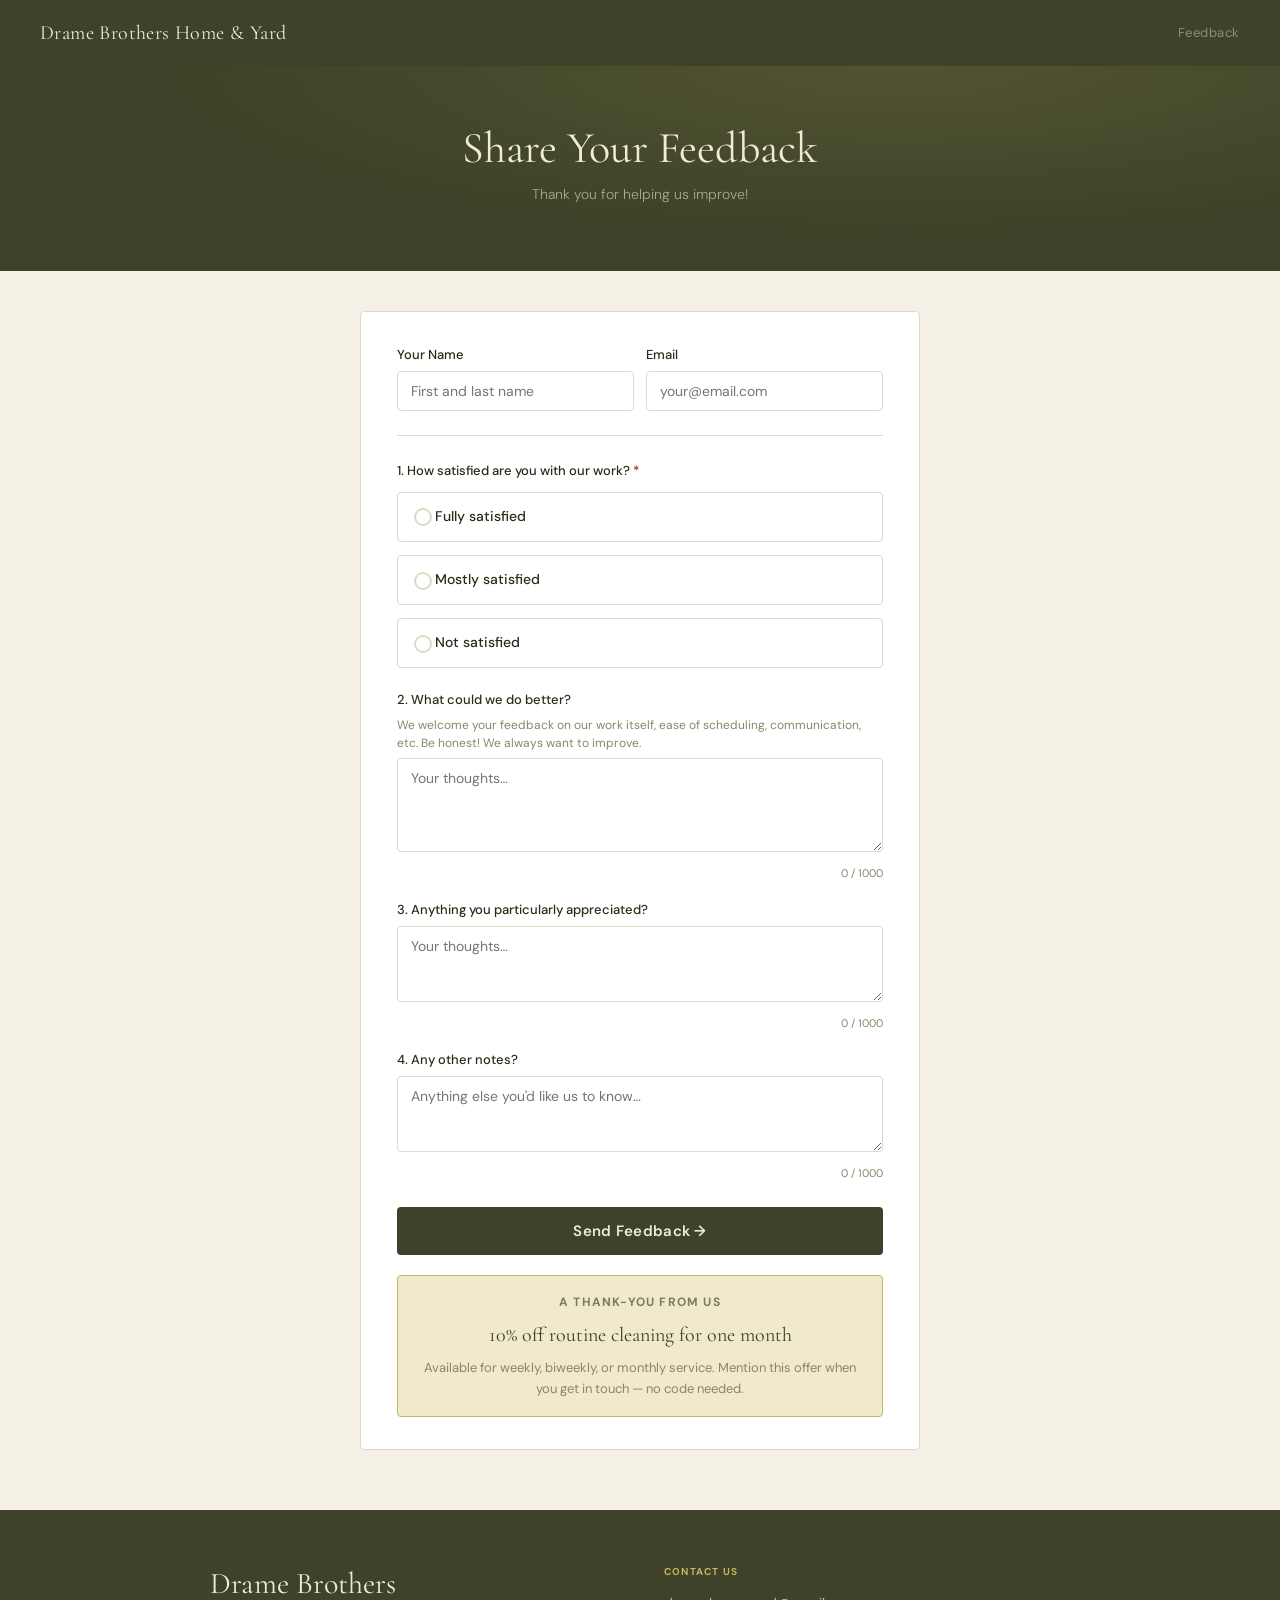
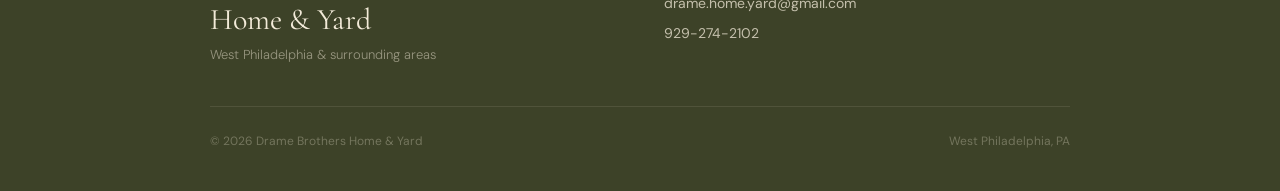
==== feedback.html @ c805e5cf "Add files via upload" ====
<!DOCTYPE html>
<html lang="en">

  <head>
    <meta charset="UTF-8">
    <meta name="viewport" content="width=device-width, initial-scale=1.0">
    <title>Share Your Feedback — Drame Brothers Home & Yard</title>
    <meta name="robots" content="noindex, nofollow">
    <link rel="preconnect" href="https://fonts.googleapis.com">
    <link href="https://fonts.googleapis.com/css2?family=Cormorant+Garamond:wght@400;600&family=DM+Sans:wght@300;400;500;600&display=swap" rel="stylesheet">
    <link rel="stylesheet" href="style.css">
    <style>
      .satisfaction-group {
        display: flex;
        flex-direction: column;
        gap: 8px;
        margin-top: 4px;
      }

      .sat-option {
        display: flex;
        align-items: center;
        gap: 12px;
        padding: 13px 16px;
        border: 1.5px solid var(--border);
        border-radius: var(--radius);
        cursor: pointer;
        transition: border-color 0.15s, background 0.15s;
        user-select: none;
        position: relative;
      }

      .sat-option:hover {
        border-color: var(--gold);
        background: var(--gold-lt);
      }

      .sat-option.on {
        border-color: var(--gold);
        background: var(--gold-lt);
      }
      /* Hide native radio — we draw our own indicator */

      .sat-option input[type="radio"] {
        position: absolute;
        opacity: 0;
        width: 0;
        height: 0;
      }
      /* Custom radio circle */

      .sat-radio-indicator {
        display: inline-flex;
        width: 18px;
        height: 18px;
        border-radius: 50%;
        border: 2px solid var(--border);
        flex-shrink: 0;
        align-items: center;
        justify-content: center;
        transition: border-color 0.15s, background 0.15s;
        background: var(--white);
        vertical-align: middle;
      }

      .sat-option.on .sat-radio-indicator {
        border-color: var(--olive);
        background: var(--olive);
      }
      /* Checkmark inside the indicator */

      .sat-radio-indicator::after {
        content: '';
        display: none;
        width: 5px;
        height: 9px;
        border: 2px solid var(--cream);
        border-top: none;
        border-left: none;
        transform: rotate(45deg) translateY(-1px);
      }

      .sat-option.on .sat-radio-indicator::after {
        display: block;
      }

      .sat-label {
        font-size: 14px;
        font-weight: 500;
        color: var(--text);
        line-height: 1;
      }

      .char-count {
        font-size: 11px;
        color: var(--muted);
        text-align: right;
        margin-top: 4px;
      }
    </style>
  </head>

  <body>

    <!-- ── Topbar ──────────────────────────────────────── -->
    <header>
      <div class="topbar">
        <span class="topbar-logo">Drame Brothers Home &amp; Yard</span>
        <span style="font-size:13px; color:rgba(242,234,216,0.45); letter-spacing:0.04em;">Feedback</span>
      </div>
      <div class="page-hero">
        <h1>Share Your Feedback</h1>
        <p>Thank you for helping us improve!</p>
      </div>
    </header>

    <!-- ── Form ───────────────────────────────────────── -->
    <div class="inquiry-wrap">
      <div id="feedback-form">
        <div class="inquiry-card">

          <!-- Contact info -->
          <div class="two-col" style="margin-bottom:16px;">
            <div class="ifield" style="margin:0;">
              <label for="client_name">Your Name</label>
              <input type="text" id="client_name" placeholder="First and last name">
            </div>
            <div class="ifield" style="margin:0;">
              <label for="contact">Email</label>
              <input type="email" id="contact" placeholder="your@email.com">
            </div>
          </div>

          <div style="height:1px; background:var(--border); margin:24px 0;"></div>

          <!-- Q1: Satisfaction -->
          <div class="ifield">
            <label style="margin-bottom:10px; display:block;">1. How satisfied are you with our work? <span style="color:var(--red)">*</span></label>
            <div class="satisfaction-group">
              <label class="sat-option" data-group="satisfaction">
            <input type="radio" name="satisfaction" value="Fully satisfied">
            <span class="sat-radio-indicator"></span>
            <span class="sat-label">Fully satisfied</span>
          </label>
              <label class="sat-option" data-group="satisfaction">
            <input type="radio" name="satisfaction" value="Mostly satisfied">
            <span class="sat-radio-indicator"></span>
            <span class="sat-label">Mostly satisfied</span>
          </label>
              <label class="sat-option" data-group="satisfaction">
            <input type="radio" name="satisfaction" value="Not satisfied">
            <span class="sat-radio-indicator"></span>
            <span class="sat-label">Not satisfied</span>
          </label>
            </div>
          </div>

          <!-- Q2: Improvement -->
          <div class="ifield">
            <label for="improve">2. What could we do better?</label>
            <div style="font-size:12px; color:var(--muted); margin-bottom:6px; line-height:1.5;">We welcome your feedback on our work itself, ease of scheduling, communication, etc. Be honest! We always want to improve.</div>
            <textarea id="improve" rows="4" placeholder="Your thoughts…" maxlength="1000" oninput="updateCount(this, 'improve-count')"></textarea>
            <div class="char-count" id="improve-count">0 / 1000</div>
          </div>

          <!-- Q3: Appreciated -->
          <div class="ifield">
            <label for="appreciated">3. Anything you particularly appreciated?</label>
            <textarea id="appreciated" rows="3" placeholder="Your thoughts…" maxlength="1000" oninput="updateCount(this, 'appreciated-count')"></textarea>
            <div class="char-count" id="appreciated-count">0 / 1000</div>
          </div>

          <!-- Q4: Other notes -->
          <div class="ifield">
            <label for="notes">4. Any other notes?</label>
            <textarea id="notes" rows="3" placeholder="Anything else you'd like us to know…" maxlength="1000" oninput="updateCount(this, 'notes-count')"></textarea>
            <div class="char-count" id="notes-count">0 / 1000</div>
          </div>

          <button class="ibtn" id="submit-btn" onclick="submitFeedback()">Send Feedback →</button>

          <div style="margin-top:20px; padding:16px 18px; background:var(--gold-lt); border:1.5px solid var(--gold); border-radius:var(--radius); text-align:center;">
            <div style="font-size:12px; font-weight:700; letter-spacing:0.1em; text-transform:uppercase; color:var(--olive-lt); margin-bottom:6px;">A thank-you from us</div>
            <div style="font-family:var(--serif); font-size:20px; color:var(--olive); margin-bottom:6px;">10% off routine cleaning for one month</div>
            <div style="font-size:13px; color:var(--muted); line-height:1.6;">Available for weekly, biweekly, or monthly service. Mention this offer when you get in touch — no code needed.</div>
          </div>

        </div>
      </div>

      <!-- Success -->
      <div class="success-screen" id="success">
        <div class="success-icon">✓</div>
        <h2>Thank you!</h2>
        <p>We've received your feedback and genuinely appreciate you taking the time.</p>
        <div style="margin-top:24px; padding:18px 20px; background:var(--gold-lt); border:1.5px solid var(--gold); border-radius:var(--radius);">
          <div style="font-size:11px; font-weight:700; letter-spacing:0.1em; text-transform:uppercase; color:var(--olive-lt); margin-bottom:6px;">A thank-you from us</div>
          <div style="font-family:var(--serif); font-size:20px; color:var(--olive); margin-bottom:6px;">10% off routine cleaning for one month</div>
          <div style="font-size:13px; color:var(--muted); line-height:1.6;">Available for weekly, biweekly, or monthly service. Just mention this offer when you get in touch — no code needed.</div>
        </div>
        <p style="margin-top:16px; font-size:13px; color:var(--muted);">— Drame Brothers Home &amp; Yard</p>
      </div>
    </div>

    <!-- ── Footer ─────────────────────────────────────── -->
    <footer class="footer">
      <div class="footer-inner">
        <div>
          <h3>Drame Brothers<br>Home &amp; Yard</h3>
          <p class="footer-tagline">West Philadelphia &amp; surrounding areas</p>
        </div>
        <div class="footer-contact">
          <h4>Contact Us</h4>
          <p><a href="mailto:drame.home.yard@gmail.com">drame.home.yard@gmail.com</a></p>
          <p><a href="tel:9292742102">929-274-2102</a></p>
        </div>
      </div>
      <div class="footer-bottom">
        <span>© <span id="yr"></span> Drame Brothers Home &amp; Yard</span>
        <span>West Philadelphia, PA</span>
      </div>
    </footer>

    <script>
      document.getElementById('yr').textContent = new Date().getFullYear();

      var SCRIPT_URL = 'https://docs.google.com/spreadsheets/d/1adRz3yiBg0tJwEKQT-qF1y2DekspuHUvvoUdxe-2aNw/edit?gid=226699951#gid=226699951';

      function updateCount(el, countId) {
        document.getElementById(countId).textContent = el.value.length + ' / 1000';
      }

      // Radio visual feedback + deselect on re-click
      var lastClicked = null;
      document.querySelectorAll('.sat-option').forEach(function(opt) {
        opt.addEventListener('click', function() {
          var radio = opt.querySelector('input[type="radio"]');
          if (lastClicked === opt && opt.classList.contains('on')) {
            // Re-click on already selected option — deselect
            radio.checked = false;
            opt.classList.remove('on');
            lastClicked = null;
          } else {
            // Select this option, deselect others
            document.querySelectorAll('.sat-option').forEach(function(o) {
              o.classList.remove('on');
            });
            opt.classList.add('on');
            lastClicked = opt;
          }
        });
      });

      function gv(id) {
        var e = document.getElementById(id);
        return e ? e.value.trim() : '';
      }

      function gr(nm) {
        var e = document.querySelector('input[name="' + nm + '"]:checked');
        return e ? e.value : '';
      }

      function validate() {
        document.querySelectorAll('.field-error').forEach(function(e) {
          e.remove();
        });
        var sat = gr('satisfaction');
        if (!sat) {
          var group = document.querySelector('.satisfaction-group');
          var msg = document.createElement('div');
          msg.className = 'field-error';
          msg.textContent = 'Please select a satisfaction level.';
          group.parentNode.insertBefore(msg, group.nextSibling);
          return false;
        }
        return true;
      }

      function submitFeedback() {
        if (!validate()) return;
        var btn = document.getElementById('submit-btn');
        btn.disabled = true;
        btn.textContent = 'Sending…';

        var data = {
          formType: 'feedback',
          submissionDate: new Date().toLocaleString(),
          clientName: gv('client_name'),
          contact: gv('contact'),
          satisfaction: gr('satisfaction'),
          improve: gv('improve'),
          appreciated: gv('appreciated'),
          notes: gv('notes')
        };

        fetch(SCRIPT_URL, {
          method: 'POST',
          mode: 'no-cors',
          headers: {
            'Content-Type': 'application/json'
          },
          body: JSON.stringify(data)
        }).catch(function() {}).finally(function() {
          document.getElementById('feedback-form').style.display = 'none';
          document.getElementById('success').classList.add('show');
        });
      }
    </script>
  </body>

</html>
---- style.css ----
/* ═══════════════════════════════════════════════════════
   DRAME BROTHERS HOME & YARD — Shared Stylesheet
   ═══════════════════════════════════════════════════════

   COLOR VARIABLES
   To change the site palette, edit only this block.
   ─────────────────────────────────────────────────── */

:root {
  --olive: #3d4228;
  /* primary dark — headers, footer, buttons */
  --olive-md: #585c3c;
  /* mid olive — hover states */
  --olive-lt: #7a7e5a;
  /* light olive — secondary text, labels */
  --cream: #f2ead8;
  /* warm cream — text on dark backgrounds */
  --cream-dk: #e4d9c0;
  /* slightly darker cream — borders on dark */
  --gold: #c8b560;
  /* accent — links, highlights, section labels */
  --gold-lt: #f0e9cc;
  /* very light gold — hover fills */
  --off: #f5f0e6;
  /* warm off-white — page background */
  --white: #ffffff;
  /* pure white — card backgrounds */
  --border: #e0d9c5;
  /* warm border color */
  --muted: #8a8568;
  /* muted text */
  --text: #2a2c1a;
  /* primary body text */
  --red: #8b2e1e;
  /* error states */
  --serif: 'Cormorant Garamond', Georgia, serif;
  --sans: 'DM Sans', system-ui, sans-serif;
  --radius: 4px;
}


/* ── Reset & Base ──────────────────────────────────── */

*, *::before, *::after {
  box-sizing: border-box;
  margin: 0;
  padding: 0;
}

html {
  scroll-behavior: smooth;
}

body {
  font-family: var(--sans);
  background: var(--off);
  color: var(--text);
  font-size: 16px;
  line-height: 1.7;
}

img {
  display: block;
  max-width: 100%;
}

a {
  color: inherit;
  text-decoration: none;
}


/* ── Typography ────────────────────────────────────── */

h1, h2, h3, h4 {
  font-family: var(--serif);
  font-weight: 400;
  line-height: 1.2;
}

p {
  margin-bottom: 1em;
}

p:last-child {
  margin-bottom: 0;
}


/* ── Navigation ────────────────────────────────────── */

.nav {
  position: sticky;
  top: 0;
  z-index: 100;
  background: var(--olive);
  display: flex;
  align-items: center;
  justify-content: flex-end;
  padding: 20px 40px;
  gap: 28px;
}

.nav-logo {
  font-family: var(--serif);
  font-size: 20px;
  color: var(--cream);
  letter-spacing: 0.02em;
  opacity: 0.9;
  display: none;
}

.nav-links {
  display: flex;
  gap: 28px;
  list-style: none;
}

.nav-links a {
  font-size: 13px;
  font-weight: 500;
  color: rgba(242, 234, 216, 0.75);
  letter-spacing: 0.06em;
  text-transform: uppercase;
  transition: color 0.2s;
}

.nav-links a:hover {
  color: var(--gold);
}


/* Simple top bar for inner pages */

.topbar {
  background: var(--olive);
  display: flex;
  align-items: center;
  justify-content: space-between;
  padding: 16px 40px;
}

.topbar-logo {
  font-family: var(--serif);
  font-size: 20px;
  color: var(--cream);
  letter-spacing: 0.02em;
}

.topbar-back {
  font-size: 13px;
  color: var(--gold);
  letter-spacing: 0.04em;
  display: flex;
  align-items: center;
  gap: 6px;
  transition: opacity 0.2s;
}

.topbar-back:hover {
  opacity: 0.75;
}


/* ── Hero ──────────────────────────────────────────── */

.hero {
  position: relative;
  height: 58vh;
  min-height: 420px;
  display: flex;
  align-items: center;
  justify-content: center;
  background: var(--olive);
  /* fallback while image loads */
  background-size: cover;
  background-position: center;
  overflow: hidden;
}

.hero-overlay {
  position: absolute;
  inset: 0;
  background: linear-gradient( 135deg, rgba(30, 35, 15, 0.65) 0%, rgba(30, 35, 15, 0.40) 100%);
}

.hero-card {
  position: relative;
  z-index: 2;
  background: rgba(40, 45, 22, 0.82);
  border: 1px solid rgba(200, 181, 96, 0.25);
  backdrop-filter: blur(4px);
  -webkit-backdrop-filter: blur(4px);
  padding: 52px 56px;
  text-align: center;
  max-width: 560px;
  width: 90%;
}

.hero-card h1 {
  font-size: clamp(36px, 5vw, 52px);
  color: var(--cream);
  margin-bottom: 14px;
  letter-spacing: 0.01em;
}

.hero-card p {
  font-size: 15px;
  color: rgba(242, 234, 216, 0.7);
  font-weight: 300;
  margin-bottom: 28px;
}

.hero-btn {
  display: inline-block;
  padding: 13px 32px;
  border: 1.5px solid rgba(200, 181, 96, 0.6);
  color: var(--gold);
  font-size: 13px;
  font-weight: 600;
  letter-spacing: 0.1em;
  text-transform: uppercase;
  transition: background 0.2s, color 0.2s, border-color 0.2s;
  font-family: var(--sans);
  cursor: pointer;
  background: transparent;
}

.hero-btn:hover {
  background: var(--gold);
  color: var(--olive);
  border-color: var(--gold);
}


/* ── Section wrapper ───────────────────────────────── */

.section {
  padding: 80px 40px;
}

.section-inner {
  max-width: 860px;
  margin: 0 auto;
}

.section-label {
  font-size: 11px;
  font-weight: 600;
  letter-spacing: 0.14em;
  text-transform: uppercase;
  color: var(--gold);
  margin-bottom: 16px;
}

.section h2 {
  font-size: clamp(28px, 4vw, 40px);
  color: var(--olive);
  margin-bottom: 24px;
}


/* ── About section ─────────────────────────────────── */

.about {
  background: var(--white);
}

.about p {
  font-size: 16px;
  color: #3a3d26;
  max-width: 680px;
  margin-bottom: 1.1em;
}

.about .section-inner {
  text-align: center;
}

.about .section-inner p {
  max-width: 640px;
  margin-left: auto;
  margin-right: auto;
}


/* ── Services section ──────────────────────────────── */

.services {
  background: var(--off);
}

.services .section-inner {
  text-align: center;
}

.services-grid {
  display: grid;
  grid-template-columns: repeat(3, 1fr);
  gap: 20px;
  margin-top: 8px;
}

.service-card {
  position: relative;
  display: block;
  overflow: hidden;
  cursor: pointer;
  aspect-ratio: 3/4;
  background: var(--olive-md);
}

.service-card:hover .service-img {
  transform: scale(1.04);
}

.service-img {
  width: 100%;
  height: 100%;
  object-fit: cover;
  transition: transform 0.5s ease;
}


/* Placeholder when no image is set */

.service-img-placeholder {
  width: 100%;
  height: 100%;
  background: var(--olive-md);
  display: flex;
  align-items: center;
  justify-content: center;
  transition: transform 0.5s ease;
}

.service-card:hover .service-img-placeholder {
  transform: scale(1.04);
}

.service-overlay {
  position: absolute;
  inset: 0;
  background: linear-gradient( to top, rgba(30, 35, 15, 0.85) 0%, rgba(30, 35, 15, 0.2) 50%, transparent 100%);
  display: flex;
  align-items: flex-end;
  justify-content: center;
  padding-bottom: 28px;
  transition: background 0.3s;
}

.service-card:hover .service-overlay {
  background: linear-gradient( to top, rgba(30, 35, 15, 0.92) 0%, rgba(30, 35, 15, 0.4) 60%, rgba(30, 35, 15, 0.1) 100%);
}

.service-label {
  font-family: var(--serif);
  font-size: 22px;
  font-weight: 400;
  color: var(--cream);
  text-align: center;
  letter-spacing: 0.01em;
  line-height: 1.3;
}

.service-cta {
  display: block;
  font-size: 11px;
  font-weight: 600;
  letter-spacing: 0.1em;
  text-transform: uppercase;
  color: var(--gold);
  margin-top: 6px;
  opacity: 0;
  transform: translateY(6px);
  transition: opacity 0.3s, transform 0.3s;
}

.service-card:hover .service-cta {
  opacity: 1;
  transform: translateY(0);
}


/* ── Footer ────────────────────────────────────────── */

.footer {
  background: var(--olive);
  padding: 56px 40px 40px;
  color: var(--cream);
}

.footer-inner {
  max-width: 860px;
  margin: 0 auto;
  display: grid;
  grid-template-columns: 1fr 1fr;
  gap: 48px;
  align-items: start;
}

.footer h3 {
  font-size: 30px;
  color: var(--cream);
  margin-bottom: 6px;
}

.footer-tagline {
  font-size: 13px;
  color: rgba(242, 234, 216, 0.5);
  font-weight: 300;
  margin-bottom: 0;
}

.footer-contact h4 {
  font-family: var(--sans);
  font-size: 10px;
  font-weight: 700;
  letter-spacing: 0.12em;
  text-transform: uppercase;
  color: var(--gold);
  margin-bottom: 14px;
}

.footer-contact p {
  font-size: 14px;
  color: rgba(242, 234, 216, 0.75);
  margin-bottom: 6px;
}

.footer-contact a {
  color: rgba(242, 234, 216, 0.75);
  transition: color 0.2s;
}

.footer-contact a:hover {
  color: var(--gold);
}

.footer-bottom {
  max-width: 860px;
  margin: 40px auto 0;
  padding-top: 24px;
  border-top: 1px solid rgba(242, 234, 216, 0.1);
  font-size: 12px;
  color: rgba(242, 234, 216, 0.3);
  display: flex;
  justify-content: space-between;
  align-items: center;
}


/* ── Page hero (inner pages) ───────────────────────── */

.page-hero {
  background: var(--olive);
  padding: 56px 40px 48px;
  text-align: center;
  position: relative;
  overflow: hidden;
}

.page-hero::before {
  content: '';
  position: absolute;
  inset: 0;
  background: radial-gradient(ellipse at 70% 0%, rgba(200, 181, 96, 0.15), transparent 60%);
  pointer-events: none;
}

.page-hero h1 {
  font-size: clamp(28px, 4vw, 44px);
  color: var(--cream);
  position: relative;
  margin-bottom: 8px;
}

.page-hero p {
  font-size: 14px;
  color: rgba(242, 234, 216, 0.6);
  position: relative;
  max-width: 480px;
  margin: 0 auto 16px;
  font-weight: 300;
}

.page-hero .phone-line {
  font-size: 13px;
  color: var(--gold);
  position: relative;
}

.page-hero .phone-line a {
  color: var(--gold);
  font-weight: 500;
}

.page-hero .phone-line a:hover {
  text-decoration: underline;
}


/* ── Placeholder pages ─────────────────────────────── */

.inquiry-wrap {
  max-width: 600px;
  margin: 0 auto;
  padding: 40px 20px 60px;
}

.inquiry-card {
  background: var(--white);
  border: 1px solid var(--border);
  border-radius: var(--radius);
  padding: 32px 36px;
}

.inquiry-card h2 {
  font-size: 26px;
  color: var(--olive);
  margin-bottom: 6px;
}

.inquiry-card .sub {
  font-size: 14px;
  color: var(--muted);
  margin-bottom: 28px;
}

.coming-soon-note {
  background: var(--gold-lt);
  border: 1px solid var(--border);
  border-left: 3px solid var(--gold);
  border-radius: var(--radius);
  padding: 12px 16px;
  font-size: 13px;
  color: #5a4a00;
  margin-bottom: 28px;
}


/* ── Shared form elements (inquiry pages) ──────────── */

.ifield {
  margin-bottom: 16px;
}

.ifield label {
  display: block;
  font-size: 13px;
  font-weight: 500;
  color: var(--text);
  margin-bottom: 5px;
}

.ifield input, .ifield select, .ifield textarea {
  width: 100%;
  padding: 10px 13px;
  border: 1.5px solid var(--border);
  border-radius: var(--radius);
  font-family: var(--sans);
  font-size: 14px;
  color: var(--text);
  background: var(--white);
  transition: border-color 0.15s, box-shadow 0.15s;
  -webkit-appearance: none;
  appearance: none;
}

.ifield select {
  background-image: url("data:image/svg+xml,%3Csvg xmlns='http://www.w3.org/2000/svg' width='12' height='8' viewBox='0 0 12 8'%3E%3Cpath fill='%238a8568' d='M1 1l5 5 5-5'/%3E%3C/svg%3E");
  background-repeat: no-repeat;
  background-position: right 12px center;
  padding-right: 36px;
}

.ifield input:focus, .ifield select:focus, .ifield textarea:focus {
  outline: none;
  border-color: var(--gold);
  box-shadow: 0 0 0 3px rgba(200, 181, 96, 0.15);
}

.ifield input.err, .ifield select.err, .ifield textarea.err {
  border-color: var(--red);
}

.field-error {
  font-size: 12px;
  color: var(--red);
  margin-top: 4px;
}

.two-col {
  display: grid;
  grid-template-columns: 1fr 1fr;
  gap: 12px;
}

.ibtn {
  width: 100%;
  padding: 14px;
  background: var(--olive);
  color: var(--cream);
  font-family: var(--sans);
  font-size: 15px;
  font-weight: 600;
  border: none;
  border-radius: var(--radius);
  cursor: pointer;
  letter-spacing: 0.02em;
  transition: background 0.15s, transform 0.1s;
  margin-top: 8px;
}

.ibtn:hover:not(:disabled) {
  background: var(--olive-md);
}

.ibtn:active:not(:disabled) {
  transform: scale(0.99);
}

.ibtn:disabled {
  opacity: 0.6;
  cursor: not-allowed;
}


/* ── Success screen (shared) ───────────────────────── */

.success-screen {
  display: none;
  text-align: center;
  padding: 40px 20px;
}

.success-screen.show {
  display: block;
}

.success-icon {
  width: 64px;
  height: 64px;
  background: var(--gold-lt);
  border-radius: 50%;
  display: flex;
  align-items: center;
  justify-content: center;
  margin: 0 auto 20px;
  font-size: 28px;
}

.success-screen h2 {
  font-size: 30px;
  color: var(--olive);
  margin-bottom: 8px;
}

.success-screen p {
  font-size: 14px;
  color: var(--muted);
}


/* ── Utilities ─────────────────────────────────────── */

.visually-hidden {
  position: absolute;
  width: 1px;
  height: 1px;
  padding: 0;
  margin: -1px;
  overflow: hidden;
  clip: rect(0, 0, 0, 0);
  border: 0;
}


/* ── Responsive ────────────────────────────────────── */

@media (max-width: 768px) {
  .nav {
    padding: 16px 20px;
  }
  .nav-links {
    display: none;
  }
  .section {
    padding: 56px 20px;
  }
  .topbar {
    padding: 14px 20px;
  }
  .footer {
    padding: 48px 20px 32px;
  }
  .footer-inner {
    grid-template-columns: 1fr;
    gap: 32px;
  }
  .footer-bottom {
    flex-direction: column;
    gap: 8px;
    text-align: center;
  }
  .hero-card {
    padding: 36px 28px;
  }
  .services-grid {
    grid-template-columns: 1fr;
    gap: 14px;
  }
  .service-card {
    aspect-ratio: 4/3;
  }
  .two-col {
    grid-template-columns: 1fr;
  }
  .inquiry-card {
    padding: 24px 20px;
  }
  .page-hero {
    padding: 40px 20px 36px;
  }
}
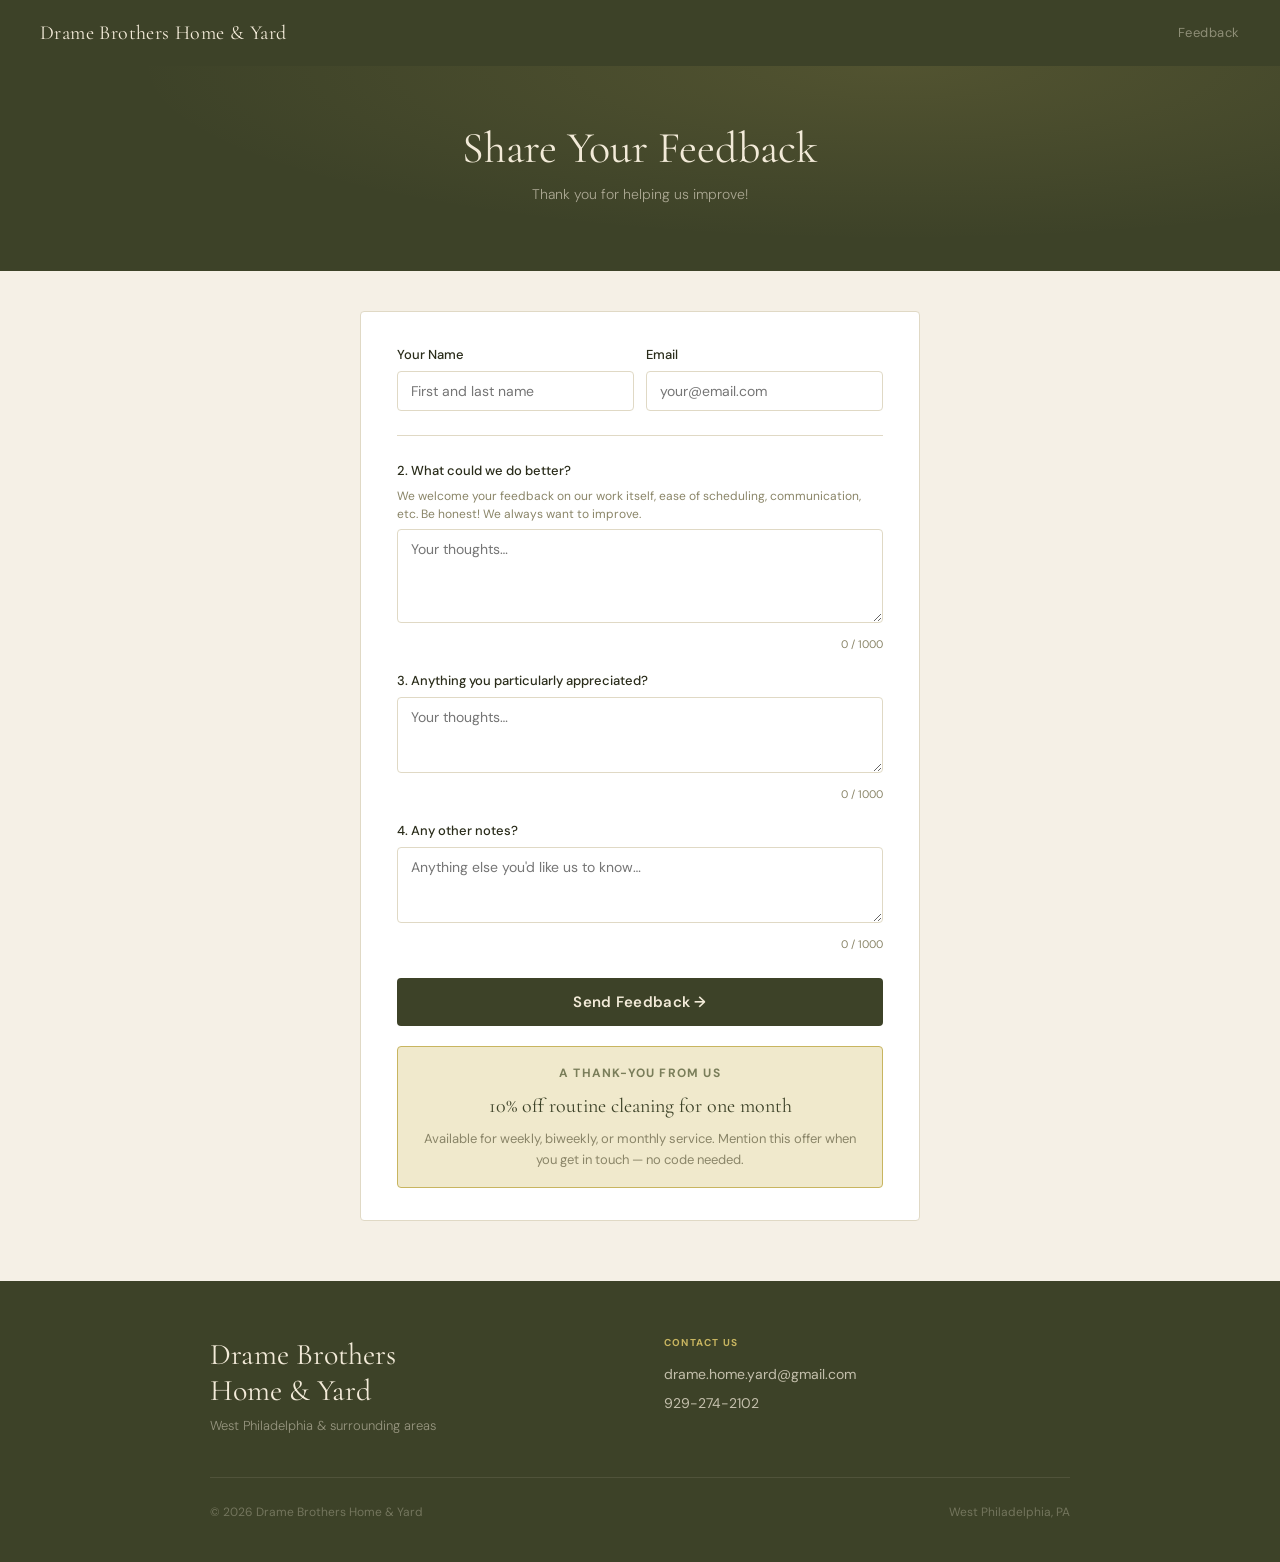
==== commit b5d62a57: "Add files via upload" ====
--- a/feedback.html
+++ b/feedback.html
@@ -134,7 +134,7 @@
           <div style="height:1px; background:var(--border); margin:24px 0;"></div>
 
           <!-- Q1: Satisfaction -->
-          <div class="ifield">
+          <!-- <div class="ifield">
             <label style="margin-bottom:10px; display:block;">1. How satisfied are you with our work? <span style="color:var(--red)">*</span></label>
             <div class="satisfaction-group">
               <label class="sat-option" data-group="satisfaction">
@@ -153,7 +153,7 @@
             <span class="sat-label">Not satisfied</span>
           </label>
             </div>
-          </div>
+          </div> -->
 
           <!-- Q2: Improvement -->
           <div class="ifield">
@@ -224,7 +224,7 @@
     <script>
       document.getElementById('yr').textContent = new Date().getFullYear();
 
-      var SCRIPT_URL = 'https://docs.google.com/spreadsheets/d/1adRz3yiBg0tJwEKQT-qF1y2DekspuHUvvoUdxe-2aNw/edit?gid=226699951#gid=226699951';
+      var SCRIPT_URL = 'https://script.google.com/macros/s/AKfycbwhKr3w3NbEFbo6jYC4THZmIJpQnEf6mtl8Vx3ExbOZs85F_aLO1NZDp37RNFb2H_EWdQ/exec';
 
       function updateCount(el, countId) {
         document.getElementById(countId).textContent = el.value.length + ' / 1000';
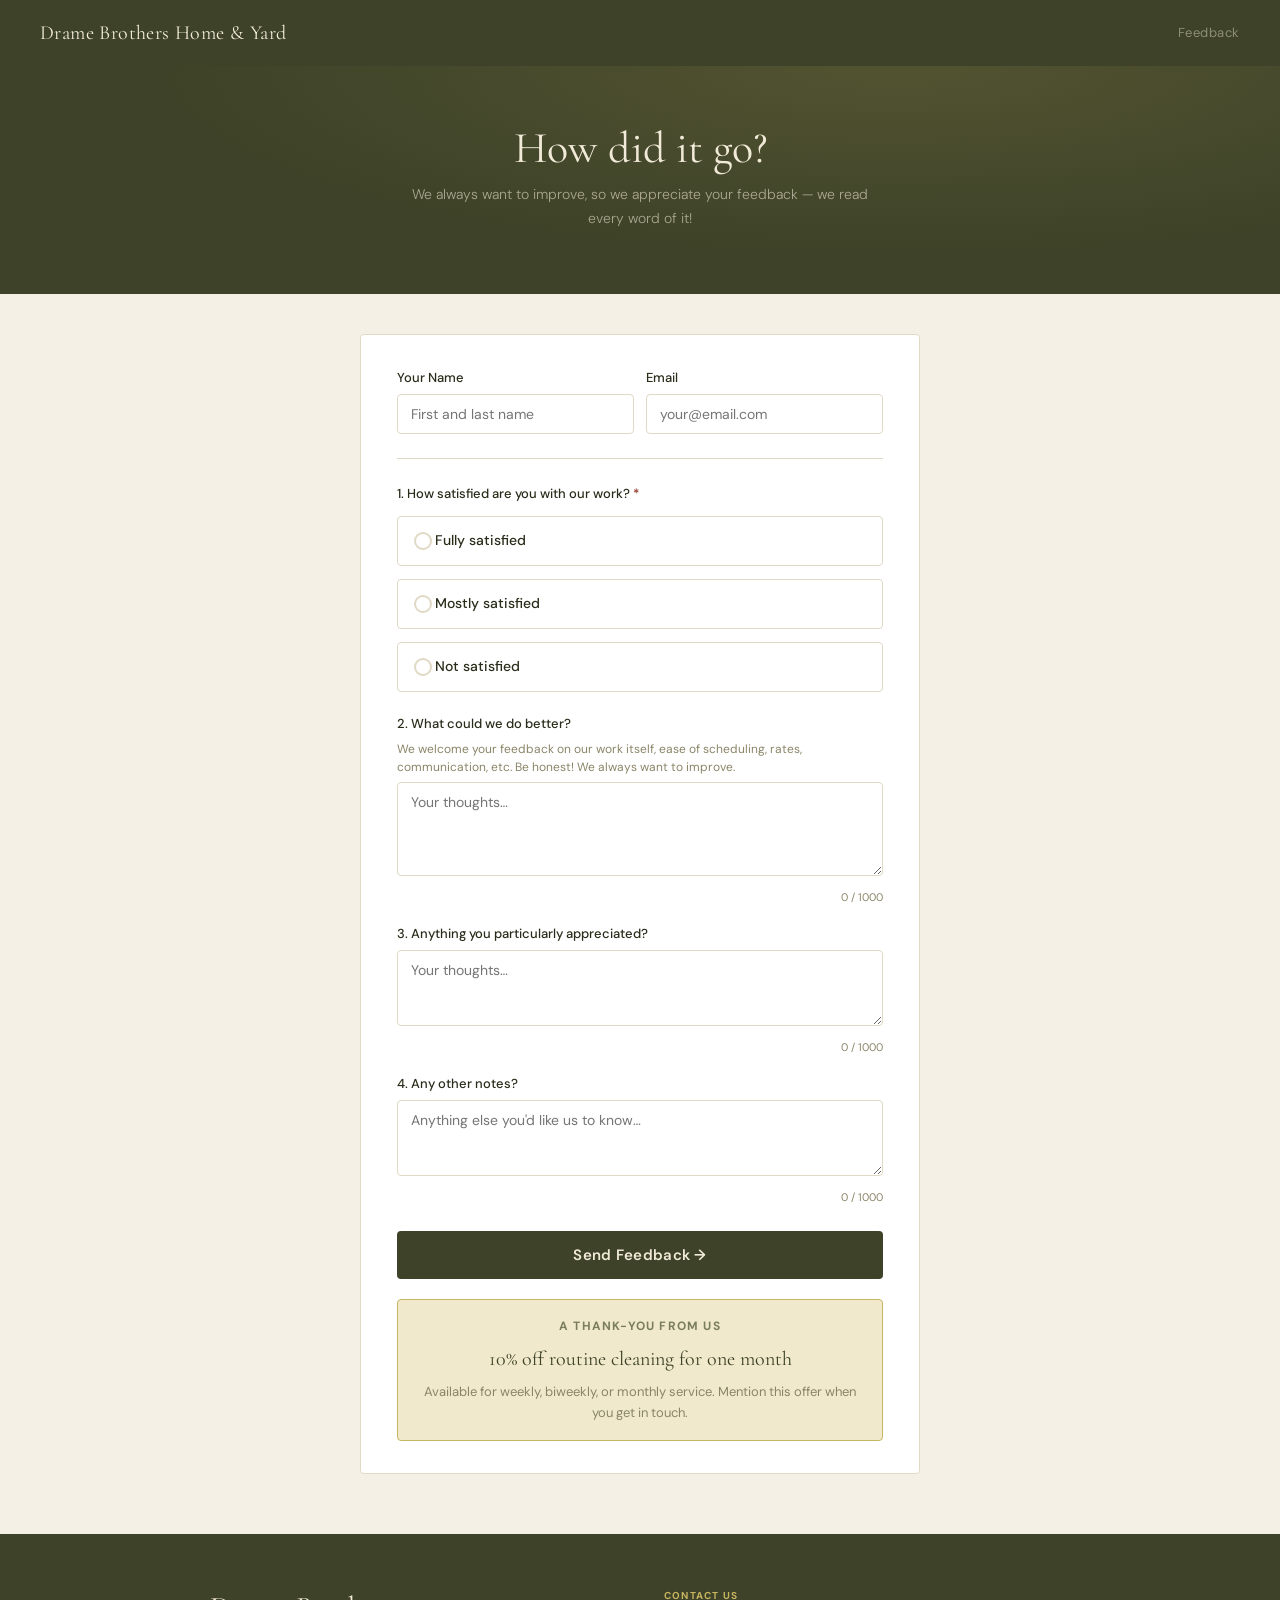
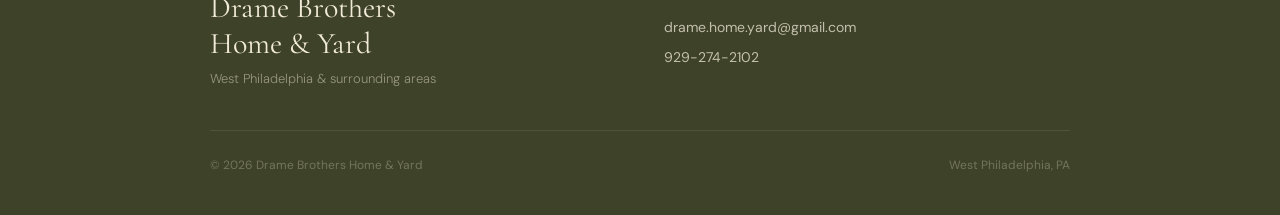
==== commit c5cc13a7: "Add files via upload" ====
--- a/feedback.html
+++ b/feedback.html
@@ -105,12 +105,12 @@
     <!-- ── Topbar ──────────────────────────────────────── -->
     <header>
       <div class="topbar">
-        <span class="topbar-logo">Drame Brothers Home &amp; Yard</span>
+        <span class="topbar-logo"><a href="www.dramebrothers.com">Drame Brothers Home &amp; Yard</a></span>
         <span style="font-size:13px; color:rgba(242,234,216,0.45); letter-spacing:0.04em;">Feedback</span>
       </div>
       <div class="page-hero">
-        <h1>Share Your Feedback</h1>
-        <p>Thank you for helping us improve!</p>
+        <h1>How did it go?</h1>
+        <p>We always want to improve, so we appreciate your feedback — we read every word of it!</p>
       </div>
     </header>
 
@@ -134,7 +134,7 @@
           <div style="height:1px; background:var(--border); margin:24px 0;"></div>
 
           <!-- Q1: Satisfaction -->
-          <!-- <div class="ifield">
+          <div class="ifield">
             <label style="margin-bottom:10px; display:block;">1. How satisfied are you with our work? <span style="color:var(--red)">*</span></label>
             <div class="satisfaction-group">
               <label class="sat-option" data-group="satisfaction">
@@ -153,12 +153,12 @@
             <span class="sat-label">Not satisfied</span>
           </label>
             </div>
-          </div> -->
+          </div>
 
           <!-- Q2: Improvement -->
           <div class="ifield">
             <label for="improve">2. What could we do better?</label>
-            <div style="font-size:12px; color:var(--muted); margin-bottom:6px; line-height:1.5;">We welcome your feedback on our work itself, ease of scheduling, communication, etc. Be honest! We always want to improve.</div>
+            <div style="font-size:12px; color:var(--muted); margin-bottom:6px; line-height:1.5;">We welcome your feedback on our work itself, ease of scheduling, rates, communication, etc. Be honest! We always want to improve.</div>
             <textarea id="improve" rows="4" placeholder="Your thoughts…" maxlength="1000" oninput="updateCount(this, 'improve-count')"></textarea>
             <div class="char-count" id="improve-count">0 / 1000</div>
           </div>
@@ -182,7 +182,7 @@
           <div style="margin-top:20px; padding:16px 18px; background:var(--gold-lt); border:1.5px solid var(--gold); border-radius:var(--radius); text-align:center;">
             <div style="font-size:12px; font-weight:700; letter-spacing:0.1em; text-transform:uppercase; color:var(--olive-lt); margin-bottom:6px;">A thank-you from us</div>
             <div style="font-family:var(--serif); font-size:20px; color:var(--olive); margin-bottom:6px;">10% off routine cleaning for one month</div>
-            <div style="font-size:13px; color:var(--muted); line-height:1.6;">Available for weekly, biweekly, or monthly service. Mention this offer when you get in touch — no code needed.</div>
+            <div style="font-size:13px; color:var(--muted); line-height:1.6;">Available for weekly, biweekly, or monthly service. Mention this offer when you get in touch.</div>
           </div>
 
         </div>
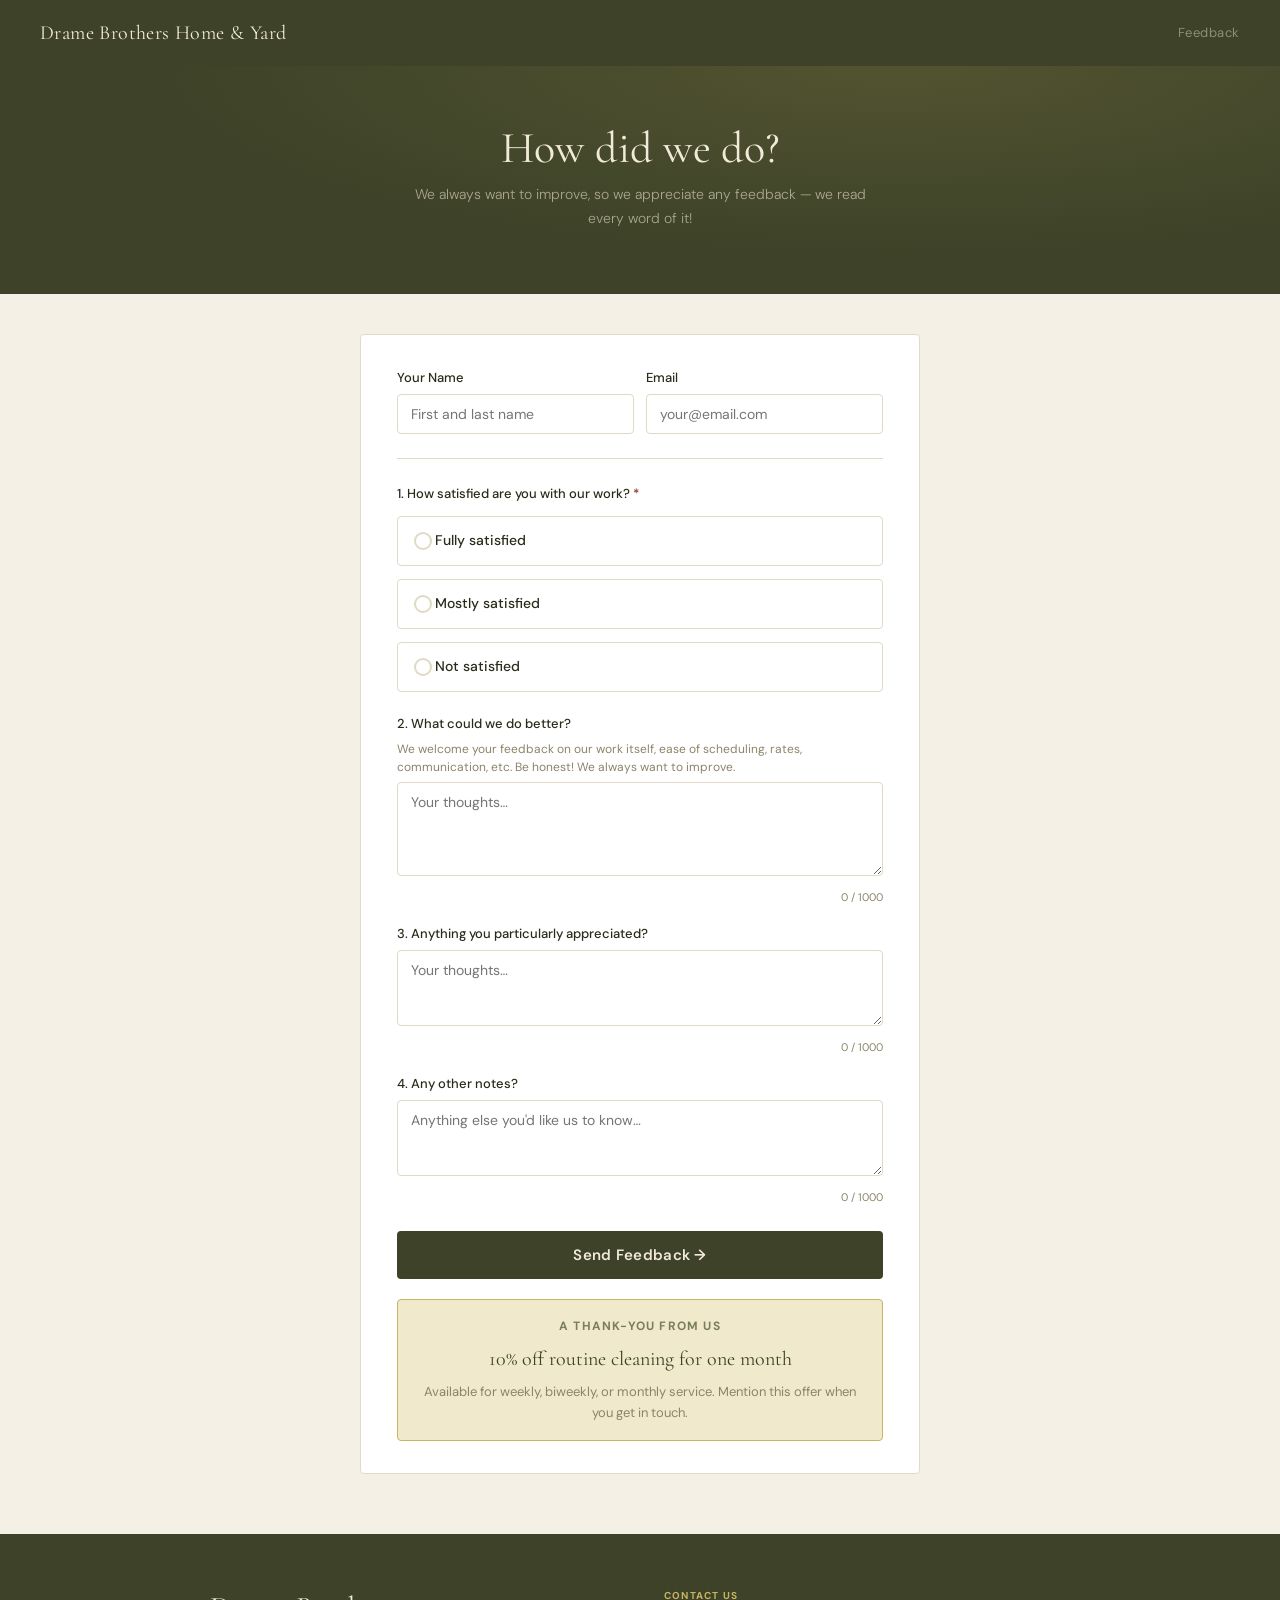
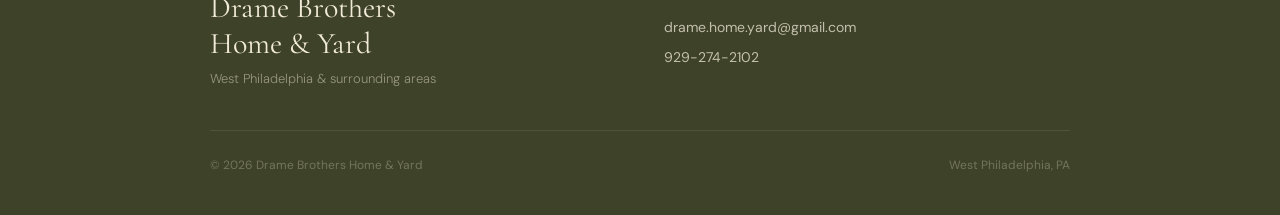
==== commit 4d90b0b0: "Update feedback.html" ====
--- a/feedback.html
+++ b/feedback.html
@@ -105,12 +105,12 @@
     <!-- ── Topbar ──────────────────────────────────────── -->
     <header>
       <div class="topbar">
-        <span class="topbar-logo"><a href="www.dramebrothers.com">Drame Brothers Home &amp; Yard</a></span>
+        <span class="topbar-logo"><a href="https://dramebrothers.com">Drame Brothers Home &amp; Yard</a></span>
         <span style="font-size:13px; color:rgba(242,234,216,0.45); letter-spacing:0.04em;">Feedback</span>
       </div>
       <div class="page-hero">
-        <h1>How did it go?</h1>
-        <p>We always want to improve, so we appreciate your feedback — we read every word of it!</p>
+        <h1>How did we do?</h1>
+        <p>We always want to improve, so we appreciate any feedback — we read every word of it!</p>
       </div>
     </header>
 
@@ -192,7 +192,7 @@
       <div class="success-screen" id="success">
         <div class="success-icon">✓</div>
         <h2>Thank you!</h2>
-        <p>We've received your feedback and genuinely appreciate you taking the time.</p>
+        <p>Thank you for your feedback!</p>
         <div style="margin-top:24px; padding:18px 20px; background:var(--gold-lt); border:1.5px solid var(--gold); border-radius:var(--radius);">
           <div style="font-size:11px; font-weight:700; letter-spacing:0.1em; text-transform:uppercase; color:var(--olive-lt); margin-bottom:6px;">A thank-you from us</div>
           <div style="font-family:var(--serif); font-size:20px; color:var(--olive); margin-bottom:6px;">10% off routine cleaning for one month</div>
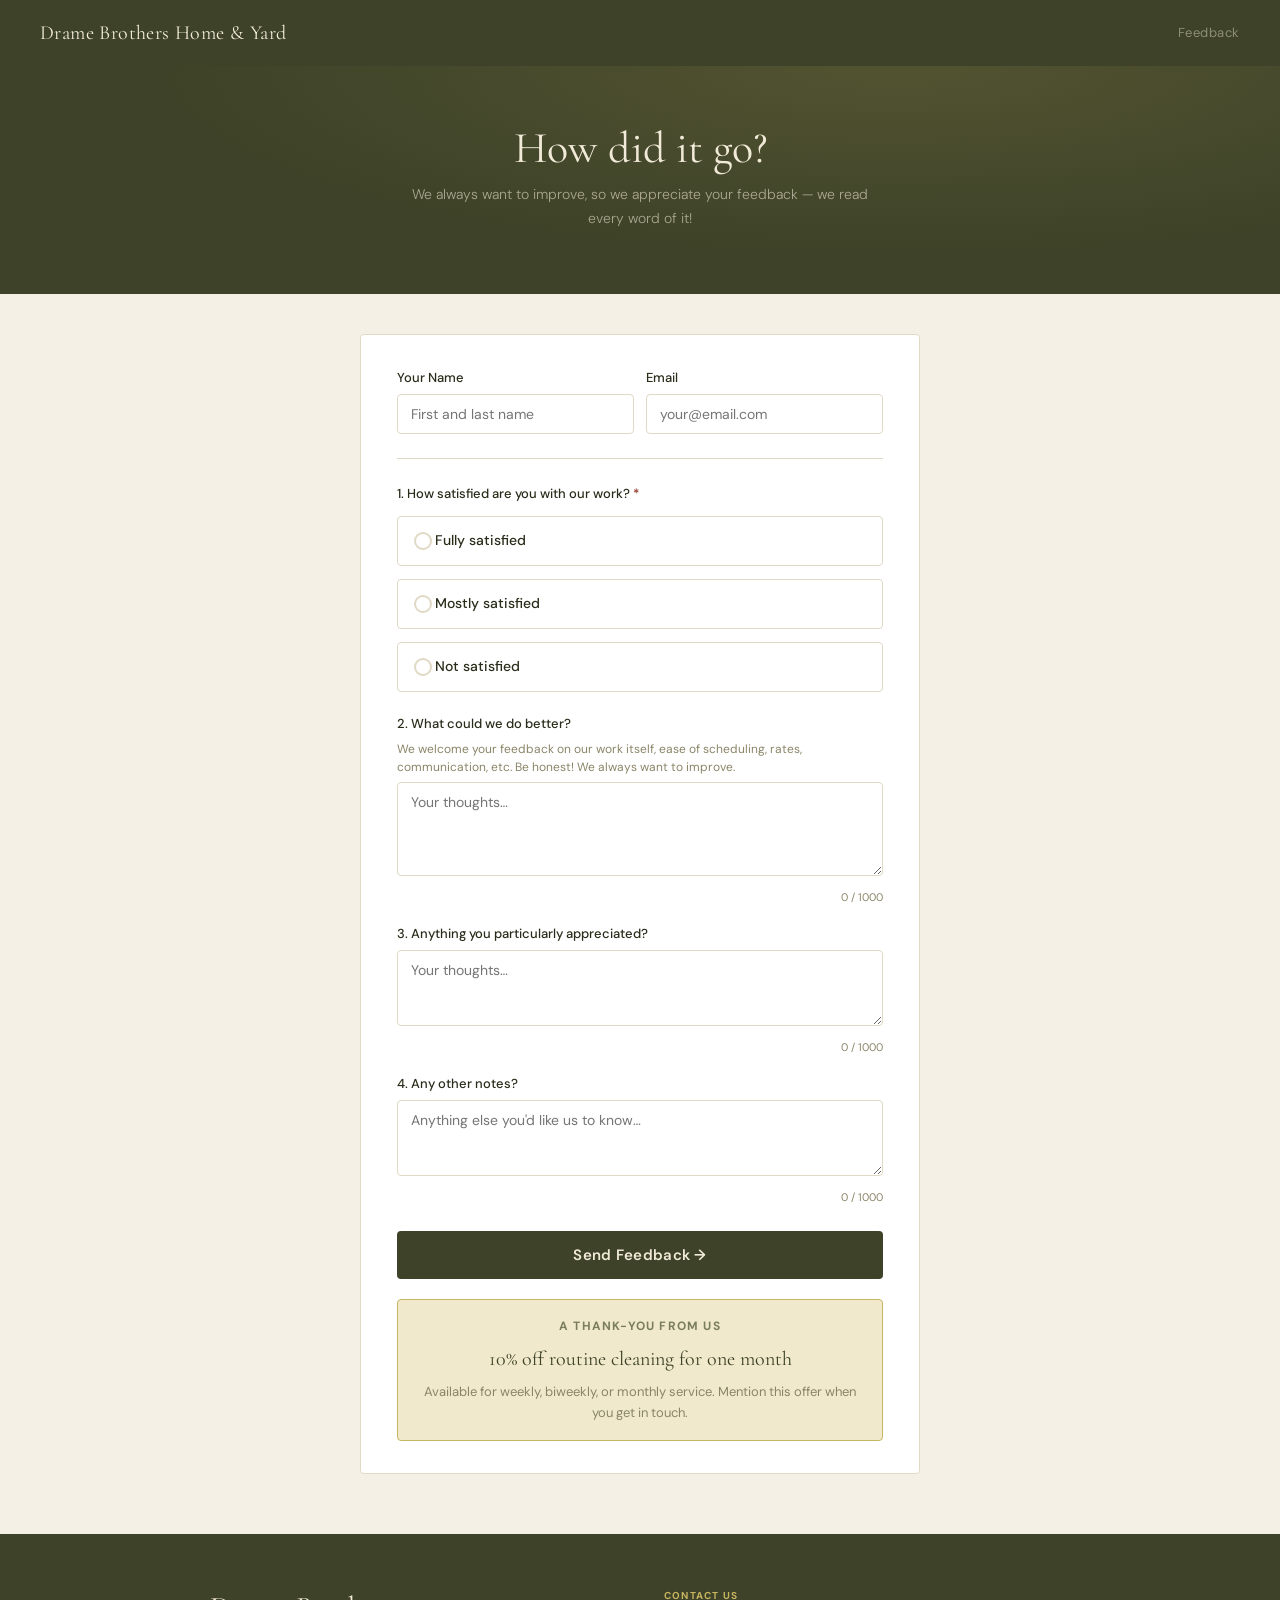
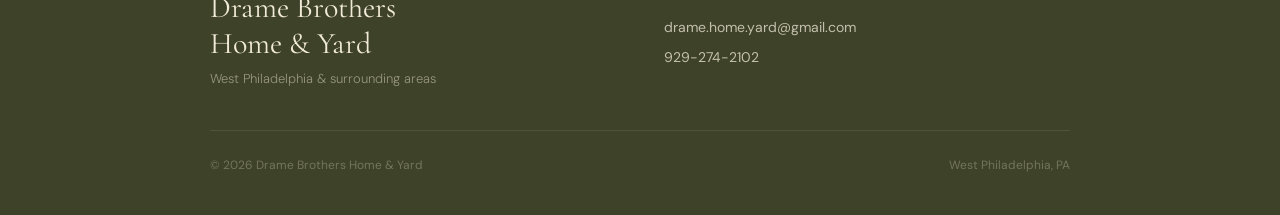
==== commit 3e7a3f9d: "Add files via upload" ====
--- a/feedback.html
+++ b/feedback.html
@@ -105,12 +105,12 @@
     <!-- ── Topbar ──────────────────────────────────────── -->
     <header>
       <div class="topbar">
-        <span class="topbar-logo"><a href="https://dramebrothers.com">Drame Brothers Home &amp; Yard</a></span>
+        <span class="topbar-logo"><a href="www.dramebrothers.com">Drame Brothers Home &amp; Yard</a></span>
         <span style="font-size:13px; color:rgba(242,234,216,0.45); letter-spacing:0.04em;">Feedback</span>
       </div>
       <div class="page-hero">
-        <h1>How did we do?</h1>
-        <p>We always want to improve, so we appreciate any feedback — we read every word of it!</p>
+        <h1>How did it go?</h1>
+        <p>We always want to improve, so we appreciate your feedback — we read every word of it!</p>
       </div>
     </header>
 
@@ -192,7 +192,7 @@
       <div class="success-screen" id="success">
         <div class="success-icon">✓</div>
         <h2>Thank you!</h2>
-        <p>Thank you for your feedback!</p>
+        <p>We've received your feedback and genuinely appreciate you taking the time.</p>
         <div style="margin-top:24px; padding:18px 20px; background:var(--gold-lt); border:1.5px solid var(--gold); border-radius:var(--radius);">
           <div style="font-size:11px; font-weight:700; letter-spacing:0.1em; text-transform:uppercase; color:var(--olive-lt); margin-bottom:6px;">A thank-you from us</div>
           <div style="font-family:var(--serif); font-size:20px; color:var(--olive); margin-bottom:6px;">10% off routine cleaning for one month</div>
--- a/style.css
+++ b/style.css
@@ -5,52 +5,29 @@
    COLOR VARIABLES
    To change the site palette, edit only this block.
    ─────────────────────────────────────────────────── */
-
 :root {
-  --olive: #3d4228;
-  /* primary dark — headers, footer, buttons */
-  --olive-md: #585c3c;
-  /* mid olive — hover states */
-  --olive-lt: #7a7e5a;
-  /* light olive — secondary text, labels */
-  --cream: #f2ead8;
-  /* warm cream — text on dark backgrounds */
-  --cream-dk: #e4d9c0;
-  /* slightly darker cream — borders on dark */
-  --gold: #c8b560;
-  /* accent — links, highlights, section labels */
-  --gold-lt: #f0e9cc;
-  /* very light gold — hover fills */
-  --off: #f5f0e6;
-  /* warm off-white — page background */
-  --white: #ffffff;
-  /* pure white — card backgrounds */
-  --border: #e0d9c5;
-  /* warm border color */
-  --muted: #8a8568;
-  /* muted text */
-  --text: #2a2c1a;
-  /* primary body text */
-  --red: #8b2e1e;
-  /* error states */
-  --serif: 'Cormorant Garamond', Georgia, serif;
-  --sans: 'DM Sans', system-ui, sans-serif;
+  --olive:      #3d4228;   /* primary dark — headers, footer, buttons */
+  --olive-md:   #585c3c;   /* mid olive — hover states */
+  --olive-lt:   #7a7e5a;   /* light olive — secondary text, labels */
+  --cream:      #f2ead8;   /* warm cream — text on dark backgrounds */
+  --cream-dk:   #e4d9c0;   /* slightly darker cream — borders on dark */
+  --gold:       #c8b560;   /* accent — links, highlights, section labels */
+  --gold-lt:    #f0e9cc;   /* very light gold — hover fills */
+  --off:        #f5f0e6;   /* warm off-white — page background */
+  --white:      #ffffff;   /* pure white — card backgrounds */
+  --border:     #e0d9c5;   /* warm border color */
+  --muted:      #8a8568;   /* muted text */
+  --text:       #2a2c1a;   /* primary body text */
+  --red:        #8b2e1e;   /* error states */
+
+  --serif:  'Cormorant Garamond', Georgia, serif;
+  --sans:   'DM Sans', system-ui, sans-serif;
   --radius: 4px;
 }
 
-
 /* ── Reset & Base ──────────────────────────────────── */
-
-*, *::before, *::after {
-  box-sizing: border-box;
-  margin: 0;
-  padding: 0;
-}
-
-html {
-  scroll-behavior: smooth;
-}
-
+*, *::before, *::after { box-sizing: border-box; margin: 0; padding: 0; }
+html { scroll-behavior: smooth; }
 body {
   font-family: var(--sans);
   background: var(--off);
@@ -58,80 +35,51 @@
   font-size: 16px;
   line-height: 1.7;
 }
-
-img {
-  display: block;
-  max-width: 100%;
-}
-
-a {
-  color: inherit;
-  text-decoration: none;
-}
-
+img { display: block; max-width: 100%; }
+a   { color: inherit; text-decoration: none; }
 
 /* ── Typography ────────────────────────────────────── */
-
 h1, h2, h3, h4 {
   font-family: var(--serif);
   font-weight: 400;
   line-height: 1.2;
 }
-
-p {
-  margin-bottom: 1em;
-}
-
-p:last-child {
-  margin-bottom: 0;
-}
-
+p { margin-bottom: 1em; }
+p:last-child { margin-bottom: 0; }
 
 /* ── Navigation ────────────────────────────────────── */
-
 .nav {
-  position: sticky;
-  top: 0;
-  z-index: 100;
-  background: var(--olive);
+  position: absolute;
+  top: 0; left: 0; right: 0;
+  z-index: 10;
   display: flex;
   align-items: center;
-  justify-content: flex-end;
+  justify-content: space-between;
   padding: 20px 40px;
-  gap: 28px;
-}
-
+}
 .nav-logo {
   font-family: var(--serif);
   font-size: 20px;
   color: var(--cream);
   letter-spacing: 0.02em;
   opacity: 0.9;
-  display: none;
-}
-
+}
 .nav-links {
   display: flex;
   gap: 28px;
   list-style: none;
 }
-
 .nav-links a {
   font-size: 13px;
   font-weight: 500;
-  color: rgba(242, 234, 216, 0.75);
+  color: rgba(242,234,216,0.75);
   letter-spacing: 0.06em;
   text-transform: uppercase;
   transition: color 0.2s;
 }
-
-.nav-links a:hover {
-  color: var(--gold);
-}
-
+.nav-links a:hover { color: var(--gold); }
 
 /* Simple top bar for inner pages */
-
 .topbar {
   background: var(--olive);
   display: flex;
@@ -139,14 +87,12 @@
   justify-content: space-between;
   padding: 16px 40px;
 }
-
 .topbar-logo {
   font-family: var(--serif);
   font-size: 20px;
   color: var(--cream);
   letter-spacing: 0.02em;
 }
-
 .topbar-back {
   font-size: 13px;
   color: var(--gold);
@@ -156,39 +102,35 @@
   gap: 6px;
   transition: opacity 0.2s;
 }
-
-.topbar-back:hover {
-  opacity: 0.75;
-}
-
+.topbar-back:hover { opacity: 0.75; }
 
 /* ── Hero ──────────────────────────────────────────── */
-
 .hero {
   position: relative;
-  height: 58vh;
-  min-height: 420px;
+  min-height: 100vh;
   display: flex;
   align-items: center;
   justify-content: center;
-  background: var(--olive);
-  /* fallback while image loads */
+  background: var(--olive);   /* fallback while image loads */
   background-size: cover;
   background-position: center;
+  background-attachment: fixed;
   overflow: hidden;
 }
-
 .hero-overlay {
   position: absolute;
   inset: 0;
-  background: linear-gradient( 135deg, rgba(30, 35, 15, 0.65) 0%, rgba(30, 35, 15, 0.40) 100%);
-}
-
+  background: linear-gradient(
+    135deg,
+    rgba(30,35,15,0.65) 0%,
+    rgba(30,35,15,0.40) 100%
+  );
+}
 .hero-card {
   position: relative;
   z-index: 2;
-  background: rgba(40, 45, 22, 0.82);
-  border: 1px solid rgba(200, 181, 96, 0.25);
+  background: rgba(40,45,22,0.82);
+  border: 1px solid rgba(200,181,96,0.25);
   backdrop-filter: blur(4px);
   -webkit-backdrop-filter: blur(4px);
   padding: 52px 56px;
@@ -196,25 +138,22 @@
   max-width: 560px;
   width: 90%;
 }
-
 .hero-card h1 {
   font-size: clamp(36px, 5vw, 52px);
   color: var(--cream);
   margin-bottom: 14px;
   letter-spacing: 0.01em;
 }
-
 .hero-card p {
   font-size: 15px;
-  color: rgba(242, 234, 216, 0.7);
+  color: rgba(242,234,216,0.7);
   font-weight: 300;
   margin-bottom: 28px;
 }
-
 .hero-btn {
   display: inline-block;
   padding: 13px 32px;
-  border: 1.5px solid rgba(200, 181, 96, 0.6);
+  border: 1.5px solid rgba(200,181,96,0.6);
   color: var(--gold);
   font-size: 13px;
   font-weight: 600;
@@ -225,25 +164,18 @@
   cursor: pointer;
   background: transparent;
 }
-
 .hero-btn:hover {
   background: var(--gold);
   color: var(--olive);
   border-color: var(--gold);
 }
 
-
 /* ── Section wrapper ───────────────────────────────── */
-
-.section {
-  padding: 80px 40px;
-}
-
+.section { padding: 80px 40px; }
 .section-inner {
   max-width: 860px;
   margin: 0 auto;
 }
-
 .section-label {
   font-size: 11px;
   font-weight: 600;
@@ -252,20 +184,16 @@
   color: var(--gold);
   margin-bottom: 16px;
 }
-
 .section h2 {
   font-size: clamp(28px, 4vw, 40px);
   color: var(--olive);
   margin-bottom: 24px;
 }
 
-
 /* ── About section ─────────────────────────────────── */
-
 .about {
   background: var(--white);
 }
-
 .about p {
   font-size: 16px;
   color: #3a3d26;
@@ -273,34 +201,16 @@
   margin-bottom: 1.1em;
 }
 
-.about .section-inner {
-  text-align: center;
-}
-
-.about .section-inner p {
-  max-width: 640px;
-  margin-left: auto;
-  margin-right: auto;
-}
-
-
 /* ── Services section ──────────────────────────────── */
-
 .services {
   background: var(--off);
 }
-
-.services .section-inner {
-  text-align: center;
-}
-
 .services-grid {
   display: grid;
   grid-template-columns: repeat(3, 1fr);
   gap: 20px;
   margin-top: 8px;
 }
-
 .service-card {
   position: relative;
   display: block;
@@ -309,50 +219,50 @@
   aspect-ratio: 3/4;
   background: var(--olive-md);
 }
-
 .service-card:hover .service-img {
   transform: scale(1.04);
 }
-
 .service-img {
   width: 100%;
   height: 100%;
   object-fit: cover;
   transition: transform 0.5s ease;
 }
-
-
 /* Placeholder when no image is set */
-
 .service-img-placeholder {
-  width: 100%;
-  height: 100%;
+  width: 100%; height: 100%;
   background: var(--olive-md);
   display: flex;
   align-items: center;
   justify-content: center;
   transition: transform 0.5s ease;
 }
-
 .service-card:hover .service-img-placeholder {
   transform: scale(1.04);
 }
-
 .service-overlay {
   position: absolute;
   inset: 0;
-  background: linear-gradient( to top, rgba(30, 35, 15, 0.85) 0%, rgba(30, 35, 15, 0.2) 50%, transparent 100%);
+  background: linear-gradient(
+    to top,
+    rgba(30,35,15,0.85) 0%,
+    rgba(30,35,15,0.2) 50%,
+    transparent 100%
+  );
   display: flex;
   align-items: flex-end;
   justify-content: center;
   padding-bottom: 28px;
   transition: background 0.3s;
 }
-
 .service-card:hover .service-overlay {
-  background: linear-gradient( to top, rgba(30, 35, 15, 0.92) 0%, rgba(30, 35, 15, 0.4) 60%, rgba(30, 35, 15, 0.1) 100%);
-}
-
+  background: linear-gradient(
+    to top,
+    rgba(30,35,15,0.92) 0%,
+    rgba(30,35,15,0.4) 60%,
+    rgba(30,35,15,0.1) 100%
+  );
+}
 .service-label {
   font-family: var(--serif);
   font-size: 22px;
@@ -362,7 +272,6 @@
   letter-spacing: 0.01em;
   line-height: 1.3;
 }
-
 .service-cta {
   display: block;
   font-size: 11px;
@@ -375,21 +284,17 @@
   transform: translateY(6px);
   transition: opacity 0.3s, transform 0.3s;
 }
-
 .service-card:hover .service-cta {
   opacity: 1;
   transform: translateY(0);
 }
 
-
 /* ── Footer ────────────────────────────────────────── */
-
 .footer {
   background: var(--olive);
   padding: 56px 40px 40px;
   color: var(--cream);
 }
-
 .footer-inner {
   max-width: 860px;
   margin: 0 auto;
@@ -398,20 +303,17 @@
   gap: 48px;
   align-items: start;
 }
-
 .footer h3 {
   font-size: 30px;
   color: var(--cream);
   margin-bottom: 6px;
 }
-
 .footer-tagline {
   font-size: 13px;
-  color: rgba(242, 234, 216, 0.5);
+  color: rgba(242,234,216,0.5);
   font-weight: 300;
   margin-bottom: 0;
 }
-
 .footer-contact h4 {
   font-family: var(--sans);
   font-size: 10px;
@@ -421,37 +323,29 @@
   color: var(--gold);
   margin-bottom: 14px;
 }
-
 .footer-contact p {
   font-size: 14px;
-  color: rgba(242, 234, 216, 0.75);
+  color: rgba(242,234,216,0.75);
   margin-bottom: 6px;
 }
-
 .footer-contact a {
-  color: rgba(242, 234, 216, 0.75);
+  color: rgba(242,234,216,0.75);
   transition: color 0.2s;
 }
-
-.footer-contact a:hover {
-  color: var(--gold);
-}
-
+.footer-contact a:hover { color: var(--gold); }
 .footer-bottom {
   max-width: 860px;
   margin: 40px auto 0;
   padding-top: 24px;
-  border-top: 1px solid rgba(242, 234, 216, 0.1);
+  border-top: 1px solid rgba(242,234,216,0.1);
   font-size: 12px;
-  color: rgba(242, 234, 216, 0.3);
+  color: rgba(242,234,216,0.3);
   display: flex;
   justify-content: space-between;
   align-items: center;
 }
 
-
 /* ── Page hero (inner pages) ───────────────────────── */
-
 .page-hero {
   background: var(--olive);
   padding: 56px 40px 48px;
@@ -459,74 +353,60 @@
   position: relative;
   overflow: hidden;
 }
-
 .page-hero::before {
   content: '';
   position: absolute;
   inset: 0;
-  background: radial-gradient(ellipse at 70% 0%, rgba(200, 181, 96, 0.15), transparent 60%);
+  background: radial-gradient(ellipse at 70% 0%, rgba(200,181,96,0.15), transparent 60%);
   pointer-events: none;
 }
-
 .page-hero h1 {
   font-size: clamp(28px, 4vw, 44px);
   color: var(--cream);
   position: relative;
   margin-bottom: 8px;
 }
-
 .page-hero p {
   font-size: 14px;
-  color: rgba(242, 234, 216, 0.6);
+  color: rgba(242,234,216,0.6);
   position: relative;
   max-width: 480px;
   margin: 0 auto 16px;
   font-weight: 300;
 }
-
 .page-hero .phone-line {
   font-size: 13px;
   color: var(--gold);
   position: relative;
 }
-
 .page-hero .phone-line a {
   color: var(--gold);
   font-weight: 500;
 }
-
-.page-hero .phone-line a:hover {
-  text-decoration: underline;
-}
-
+.page-hero .phone-line a:hover { text-decoration: underline; }
 
 /* ── Placeholder pages ─────────────────────────────── */
-
 .inquiry-wrap {
   max-width: 600px;
   margin: 0 auto;
   padding: 40px 20px 60px;
 }
-
 .inquiry-card {
   background: var(--white);
   border: 1px solid var(--border);
   border-radius: var(--radius);
   padding: 32px 36px;
 }
-
 .inquiry-card h2 {
   font-size: 26px;
   color: var(--olive);
   margin-bottom: 6px;
 }
-
 .inquiry-card .sub {
   font-size: 14px;
   color: var(--muted);
   margin-bottom: 28px;
 }
-
 .coming-soon-note {
   background: var(--gold-lt);
   border: 1px solid var(--border);
@@ -538,13 +418,8 @@
   margin-bottom: 28px;
 }
 
-
 /* ── Shared form elements (inquiry pages) ──────────── */
-
-.ifield {
-  margin-bottom: 16px;
-}
-
+.ifield { margin-bottom: 16px; }
 .ifield label {
   display: block;
   font-size: 13px;
@@ -552,8 +427,9 @@
   color: var(--text);
   margin-bottom: 5px;
 }
-
-.ifield input, .ifield select, .ifield textarea {
+.ifield input,
+.ifield select,
+.ifield textarea {
   width: 100%;
   padding: 10px 13px;
   border: 1.5px solid var(--border);
@@ -566,36 +442,24 @@
   -webkit-appearance: none;
   appearance: none;
 }
-
 .ifield select {
   background-image: url("data:image/svg+xml,%3Csvg xmlns='http://www.w3.org/2000/svg' width='12' height='8' viewBox='0 0 12 8'%3E%3Cpath fill='%238a8568' d='M1 1l5 5 5-5'/%3E%3C/svg%3E");
   background-repeat: no-repeat;
   background-position: right 12px center;
   padding-right: 36px;
 }
-
-.ifield input:focus, .ifield select:focus, .ifield textarea:focus {
+.ifield input:focus,
+.ifield select:focus,
+.ifield textarea:focus {
   outline: none;
   border-color: var(--gold);
-  box-shadow: 0 0 0 3px rgba(200, 181, 96, 0.15);
-}
-
-.ifield input.err, .ifield select.err, .ifield textarea.err {
-  border-color: var(--red);
-}
-
-.field-error {
-  font-size: 12px;
-  color: var(--red);
-  margin-top: 4px;
-}
-
-.two-col {
-  display: grid;
-  grid-template-columns: 1fr 1fr;
-  gap: 12px;
-}
-
+  box-shadow: 0 0 0 3px rgba(200,181,96,0.15);
+}
+.ifield input.err,
+.ifield select.err,
+.ifield textarea.err { border-color: var(--red); }
+.field-error { font-size: 12px; color: var(--red); margin-top: 4px; }
+.two-col { display: grid; grid-template-columns: 1fr 1fr; gap: 12px; }
 .ibtn {
   width: 100%;
   padding: 14px;
@@ -611,115 +475,52 @@
   transition: background 0.15s, transform 0.1s;
   margin-top: 8px;
 }
-
-.ibtn:hover:not(:disabled) {
-  background: var(--olive-md);
-}
-
-.ibtn:active:not(:disabled) {
-  transform: scale(0.99);
-}
-
-.ibtn:disabled {
-  opacity: 0.6;
-  cursor: not-allowed;
-}
-
+.ibtn:hover:not(:disabled) { background: var(--olive-md); }
+.ibtn:active:not(:disabled) { transform: scale(0.99); }
+.ibtn:disabled { opacity: 0.6; cursor: not-allowed; }
 
 /* ── Success screen (shared) ───────────────────────── */
-
 .success-screen {
   display: none;
   text-align: center;
   padding: 40px 20px;
 }
-
-.success-screen.show {
-  display: block;
-}
-
+.success-screen.show { display: block; }
 .success-icon {
-  width: 64px;
-  height: 64px;
+  width: 64px; height: 64px;
   background: var(--gold-lt);
   border-radius: 50%;
-  display: flex;
-  align-items: center;
-  justify-content: center;
+  display: flex; align-items: center; justify-content: center;
   margin: 0 auto 20px;
   font-size: 28px;
 }
-
 .success-screen h2 {
   font-size: 30px;
   color: var(--olive);
   margin-bottom: 8px;
 }
-
-.success-screen p {
-  font-size: 14px;
-  color: var(--muted);
-}
-
+.success-screen p { font-size: 14px; color: var(--muted); }
 
 /* ── Utilities ─────────────────────────────────────── */
-
 .visually-hidden {
-  position: absolute;
-  width: 1px;
-  height: 1px;
-  padding: 0;
-  margin: -1px;
-  overflow: hidden;
-  clip: rect(0, 0, 0, 0);
-  border: 0;
-}
-
+  position: absolute; width: 1px; height: 1px;
+  padding: 0; margin: -1px; overflow: hidden;
+  clip: rect(0,0,0,0); border: 0;
+}
 
 /* ── Responsive ────────────────────────────────────── */
-
 @media (max-width: 768px) {
-  .nav {
-    padding: 16px 20px;
-  }
-  .nav-links {
-    display: none;
-  }
-  .section {
-    padding: 56px 20px;
-  }
-  .topbar {
-    padding: 14px 20px;
-  }
-  .footer {
-    padding: 48px 20px 32px;
-  }
-  .footer-inner {
-    grid-template-columns: 1fr;
-    gap: 32px;
-  }
-  .footer-bottom {
-    flex-direction: column;
-    gap: 8px;
-    text-align: center;
-  }
-  .hero-card {
-    padding: 36px 28px;
-  }
-  .services-grid {
-    grid-template-columns: 1fr;
-    gap: 14px;
-  }
-  .service-card {
-    aspect-ratio: 4/3;
-  }
-  .two-col {
-    grid-template-columns: 1fr;
-  }
-  .inquiry-card {
-    padding: 24px 20px;
-  }
-  .page-hero {
-    padding: 40px 20px 36px;
-  }
-}
+  .nav { padding: 16px 20px; }
+  .nav-links { display: none; }
+  .section { padding: 56px 20px; }
+  .topbar { padding: 14px 20px; }
+  .footer { padding: 48px 20px 32px; }
+  .footer-inner { grid-template-columns: 1fr; gap: 32px; }
+  .footer-bottom { flex-direction: column; gap: 8px; text-align: center; }
+  .hero-card { padding: 36px 28px; }
+  .services-grid { grid-template-columns: 1fr; gap: 14px; }
+  .service-card { aspect-ratio: 4/3; }
+  .two-col { grid-template-columns: 1fr; }
+  .inquiry-card { padding: 24px 20px; }
+  .page-hero { padding: 40px 20px 36px; }
+}
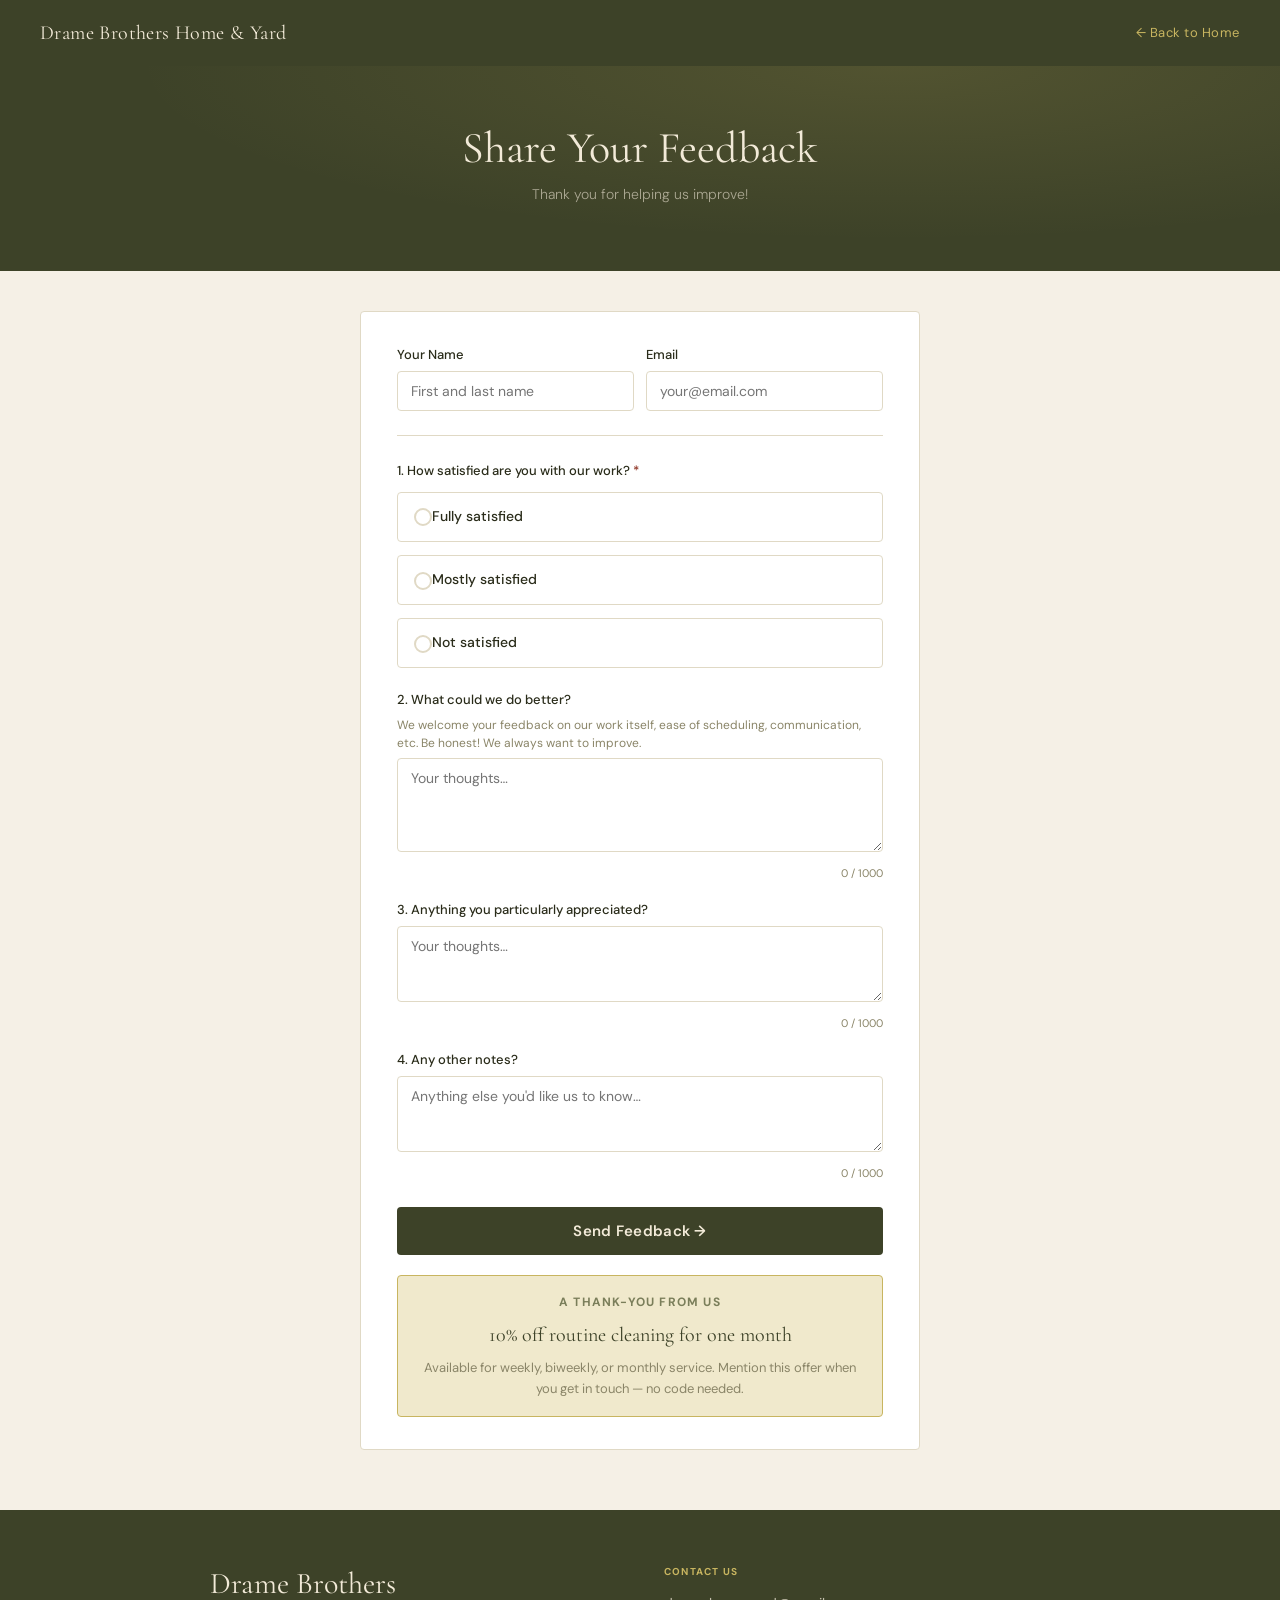
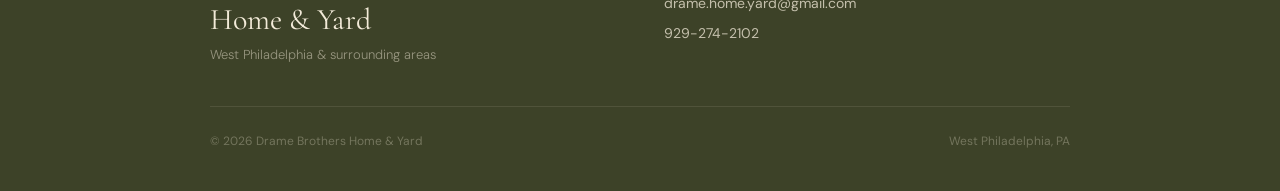
==== commit 1a9a6e87: "Add files via upload" ====
--- a/feedback.html
+++ b/feedback.html
@@ -1,312 +1,128 @@
 <!DOCTYPE html>
 <html lang="en">
+<head>
+<meta charset="UTF-8">
+<meta name="viewport" content="width=device-width, initial-scale=1.0">
+<title>Share Your Feedback — Drame Brothers Home & Yard</title>
+<meta name="robots" content="noindex, nofollow">
+<link rel="preconnect" href="https://fonts.googleapis.com">
+<link href="https://fonts.googleapis.com/css2?family=Cormorant+Garamond:wght@400;600&family=DM+Sans:wght@300;400;500;600&display=swap" rel="stylesheet">
+<link rel="stylesheet" href="style.css">
+<style>
+.satisfaction-group{display:flex;flex-direction:column;gap:8px;margin-top:4px}
+.sat-option{display:flex;align-items:center;gap:12px;padding:13px 16px;border:1.5px solid var(--border);border-radius:var(--radius);cursor:pointer;transition:border-color .15s,background .15s;user-select:none;position:relative}
+.sat-option:hover{border-color:var(--gold);background:var(--gold-lt)}.sat-option.on{border-color:var(--gold);background:var(--gold-lt)}
+.sat-option input[type="radio"]{position:absolute;opacity:0;width:0;height:0}
+.sat-radio-indicator{display:inline-flex;width:18px;height:18px;border-radius:50%;border:2px solid var(--border);flex-shrink:0;align-items:center;justify-content:center;transition:border-color .15s,background .15s;background:var(--white);vertical-align:middle}
+.sat-option.on .sat-radio-indicator{border-color:var(--olive);background:var(--olive)}
+.sat-radio-indicator::after{content:'';display:none;width:5px;height:9px;border:2px solid var(--cream);border-top:none;border-left:none;transform:rotate(45deg) translateY(-1px)}
+.sat-option.on .sat-radio-indicator::after{display:block}
+.sat-label{font-size:14px;font-weight:500;color:var(--text);line-height:1}
+.char-count{font-size:11px;color:var(--muted);text-align:right;margin-top:4px}
+</style>
+</head>
+<body>
 
-  <head>
-    <meta charset="UTF-8">
-    <meta name="viewport" content="width=device-width, initial-scale=1.0">
-    <title>Share Your Feedback — Drame Brothers Home & Yard</title>
-    <meta name="robots" content="noindex, nofollow">
-    <link rel="preconnect" href="https://fonts.googleapis.com">
-    <link href="https://fonts.googleapis.com/css2?family=Cormorant+Garamond:wght@400;600&family=DM+Sans:wght@300;400;500;600&display=swap" rel="stylesheet">
-    <link rel="stylesheet" href="style.css">
-    <style>
-      .satisfaction-group {
-        display: flex;
-        flex-direction: column;
-        gap: 8px;
-        margin-top: 4px;
-      }
+<div id="site-header"></div>
 
-      .sat-option {
-        display: flex;
-        align-items: center;
-        gap: 12px;
-        padding: 13px 16px;
-        border: 1.5px solid var(--border);
-        border-radius: var(--radius);
-        cursor: pointer;
-        transition: border-color 0.15s, background 0.15s;
-        user-select: none;
-        position: relative;
-      }
+<div class="inquiry-wrap">
+  <div id="feedback-form">
+    <div class="inquiry-card">
 
-      .sat-option:hover {
-        border-color: var(--gold);
-        background: var(--gold-lt);
-      }
+      <div class="two-col" style="margin-bottom:16px;">
+        <div class="ifield" style="margin:0;"><label for="client_name">Your Name</label><input type="text" id="client_name" placeholder="First and last name"></div>
+        <div class="ifield" style="margin:0;"><label for="contact">Email</label><input type="email" id="contact" placeholder="your@email.com"></div>
+      </div>
 
-      .sat-option.on {
-        border-color: var(--gold);
-        background: var(--gold-lt);
-      }
-      /* Hide native radio — we draw our own indicator */
+      <div style="height:1px;background:var(--border);margin:24px 0;"></div>
 
-      .sat-option input[type="radio"] {
-        position: absolute;
-        opacity: 0;
-        width: 0;
-        height: 0;
-      }
-      /* Custom radio circle */
-
-      .sat-radio-indicator {
-        display: inline-flex;
-        width: 18px;
-        height: 18px;
-        border-radius: 50%;
-        border: 2px solid var(--border);
-        flex-shrink: 0;
-        align-items: center;
-        justify-content: center;
-        transition: border-color 0.15s, background 0.15s;
-        background: var(--white);
-        vertical-align: middle;
-      }
-
-      .sat-option.on .sat-radio-indicator {
-        border-color: var(--olive);
-        background: var(--olive);
-      }
-      /* Checkmark inside the indicator */
-
-      .sat-radio-indicator::after {
-        content: '';
-        display: none;
-        width: 5px;
-        height: 9px;
-        border: 2px solid var(--cream);
-        border-top: none;
-        border-left: none;
-        transform: rotate(45deg) translateY(-1px);
-      }
-
-      .sat-option.on .sat-radio-indicator::after {
-        display: block;
-      }
-
-      .sat-label {
-        font-size: 14px;
-        font-weight: 500;
-        color: var(--text);
-        line-height: 1;
-      }
-
-      .char-count {
-        font-size: 11px;
-        color: var(--muted);
-        text-align: right;
-        margin-top: 4px;
-      }
-    </style>
-  </head>
-
-  <body>
-
-    <!-- ── Topbar ──────────────────────────────────────── -->
-    <header>
-      <div class="topbar">
-        <span class="topbar-logo"><a href="www.dramebrothers.com">Drame Brothers Home &amp; Yard</a></span>
-        <span style="font-size:13px; color:rgba(242,234,216,0.45); letter-spacing:0.04em;">Feedback</span>
-      </div>
-      <div class="page-hero">
-        <h1>How did it go?</h1>
-        <p>We always want to improve, so we appreciate your feedback — we read every word of it!</p>
-      </div>
-    </header>
-
-    <!-- ── Form ───────────────────────────────────────── -->
-    <div class="inquiry-wrap">
-      <div id="feedback-form">
-        <div class="inquiry-card">
-
-          <!-- Contact info -->
-          <div class="two-col" style="margin-bottom:16px;">
-            <div class="ifield" style="margin:0;">
-              <label for="client_name">Your Name</label>
-              <input type="text" id="client_name" placeholder="First and last name">
-            </div>
-            <div class="ifield" style="margin:0;">
-              <label for="contact">Email</label>
-              <input type="email" id="contact" placeholder="your@email.com">
-            </div>
-          </div>
-
-          <div style="height:1px; background:var(--border); margin:24px 0;"></div>
-
-          <!-- Q1: Satisfaction -->
-          <div class="ifield">
-            <label style="margin-bottom:10px; display:block;">1. How satisfied are you with our work? <span style="color:var(--red)">*</span></label>
-            <div class="satisfaction-group">
-              <label class="sat-option" data-group="satisfaction">
-            <input type="radio" name="satisfaction" value="Fully satisfied">
-            <span class="sat-radio-indicator"></span>
-            <span class="sat-label">Fully satisfied</span>
-          </label>
-              <label class="sat-option" data-group="satisfaction">
-            <input type="radio" name="satisfaction" value="Mostly satisfied">
-            <span class="sat-radio-indicator"></span>
-            <span class="sat-label">Mostly satisfied</span>
-          </label>
-              <label class="sat-option" data-group="satisfaction">
-            <input type="radio" name="satisfaction" value="Not satisfied">
-            <span class="sat-radio-indicator"></span>
-            <span class="sat-label">Not satisfied</span>
-          </label>
-            </div>
-          </div>
-
-          <!-- Q2: Improvement -->
-          <div class="ifield">
-            <label for="improve">2. What could we do better?</label>
-            <div style="font-size:12px; color:var(--muted); margin-bottom:6px; line-height:1.5;">We welcome your feedback on our work itself, ease of scheduling, rates, communication, etc. Be honest! We always want to improve.</div>
-            <textarea id="improve" rows="4" placeholder="Your thoughts…" maxlength="1000" oninput="updateCount(this, 'improve-count')"></textarea>
-            <div class="char-count" id="improve-count">0 / 1000</div>
-          </div>
-
-          <!-- Q3: Appreciated -->
-          <div class="ifield">
-            <label for="appreciated">3. Anything you particularly appreciated?</label>
-            <textarea id="appreciated" rows="3" placeholder="Your thoughts…" maxlength="1000" oninput="updateCount(this, 'appreciated-count')"></textarea>
-            <div class="char-count" id="appreciated-count">0 / 1000</div>
-          </div>
-
-          <!-- Q4: Other notes -->
-          <div class="ifield">
-            <label for="notes">4. Any other notes?</label>
-            <textarea id="notes" rows="3" placeholder="Anything else you'd like us to know…" maxlength="1000" oninput="updateCount(this, 'notes-count')"></textarea>
-            <div class="char-count" id="notes-count">0 / 1000</div>
-          </div>
-
-          <button class="ibtn" id="submit-btn" onclick="submitFeedback()">Send Feedback →</button>
-
-          <div style="margin-top:20px; padding:16px 18px; background:var(--gold-lt); border:1.5px solid var(--gold); border-radius:var(--radius); text-align:center;">
-            <div style="font-size:12px; font-weight:700; letter-spacing:0.1em; text-transform:uppercase; color:var(--olive-lt); margin-bottom:6px;">A thank-you from us</div>
-            <div style="font-family:var(--serif); font-size:20px; color:var(--olive); margin-bottom:6px;">10% off routine cleaning for one month</div>
-            <div style="font-size:13px; color:var(--muted); line-height:1.6;">Available for weekly, biweekly, or monthly service. Mention this offer when you get in touch.</div>
-          </div>
-
+      <div class="ifield">
+        <label style="margin-bottom:10px;display:block;">1. How satisfied are you with our work? <span style="color:var(--red)">*</span></label>
+        <div class="satisfaction-group">
+          <label class="sat-option" data-group="satisfaction"><input type="radio" name="satisfaction" value="Fully satisfied"><span class="sat-radio-indicator"></span><span class="sat-label">Fully satisfied</span></label>
+          <label class="sat-option" data-group="satisfaction"><input type="radio" name="satisfaction" value="Mostly satisfied"><span class="sat-radio-indicator"></span><span class="sat-label">Mostly satisfied</span></label>
+          <label class="sat-option" data-group="satisfaction"><input type="radio" name="satisfaction" value="Not satisfied"><span class="sat-radio-indicator"></span><span class="sat-label">Not satisfied</span></label>
         </div>
       </div>
 
-      <!-- Success -->
-      <div class="success-screen" id="success">
-        <div class="success-icon">✓</div>
-        <h2>Thank you!</h2>
-        <p>We've received your feedback and genuinely appreciate you taking the time.</p>
-        <div style="margin-top:24px; padding:18px 20px; background:var(--gold-lt); border:1.5px solid var(--gold); border-radius:var(--radius);">
-          <div style="font-size:11px; font-weight:700; letter-spacing:0.1em; text-transform:uppercase; color:var(--olive-lt); margin-bottom:6px;">A thank-you from us</div>
-          <div style="font-family:var(--serif); font-size:20px; color:var(--olive); margin-bottom:6px;">10% off routine cleaning for one month</div>
-          <div style="font-size:13px; color:var(--muted); line-height:1.6;">Available for weekly, biweekly, or monthly service. Just mention this offer when you get in touch — no code needed.</div>
-        </div>
-        <p style="margin-top:16px; font-size:13px; color:var(--muted);">— Drame Brothers Home &amp; Yard</p>
+      <div class="ifield">
+        <label for="improve">2. What could we do better?</label>
+        <div style="font-size:12px;color:var(--muted);margin-bottom:6px;line-height:1.5;">We welcome your feedback on our work itself, ease of scheduling, communication, etc. Be honest! We always want to improve.</div>
+        <textarea id="improve" rows="4" placeholder="Your thoughts…" maxlength="1000" oninput="updateCount(this,'improve-count')"></textarea>
+        <div class="char-count" id="improve-count">0 / 1000</div>
       </div>
+
+      <div class="ifield">
+        <label for="appreciated">3. Anything you particularly appreciated?</label>
+        <textarea id="appreciated" rows="3" placeholder="Your thoughts…" maxlength="1000" oninput="updateCount(this,'appreciated-count')"></textarea>
+        <div class="char-count" id="appreciated-count">0 / 1000</div>
+      </div>
+
+      <div class="ifield">
+        <label for="notes">4. Any other notes?</label>
+        <textarea id="notes" rows="3" placeholder="Anything else you'd like us to know…" maxlength="1000" oninput="updateCount(this,'notes-count')"></textarea>
+        <div class="char-count" id="notes-count">0 / 1000</div>
+      </div>
+
+      <button class="ibtn" id="submit-btn" onclick="submitFeedback()">Send Feedback →</button>
+
+      <div style="margin-top:20px;padding:16px 18px;background:var(--gold-lt);border:1.5px solid var(--gold);border-radius:var(--radius);text-align:center;">
+        <div style="font-size:12px;font-weight:700;letter-spacing:.1em;text-transform:uppercase;color:var(--olive-lt);margin-bottom:6px;">A thank-you from us</div>
+        <div style="font-family:var(--serif);font-size:20px;color:var(--olive);margin-bottom:6px;">10% off routine cleaning for one month</div>
+        <div style="font-size:13px;color:var(--muted);line-height:1.6;">Available for weekly, biweekly, or monthly service. Mention this offer when you get in touch — no code needed.</div>
+      </div>
+
     </div>
+  </div>
 
-    <!-- ── Footer ─────────────────────────────────────── -->
-    <footer class="footer">
-      <div class="footer-inner">
-        <div>
-          <h3>Drame Brothers<br>Home &amp; Yard</h3>
-          <p class="footer-tagline">West Philadelphia &amp; surrounding areas</p>
-        </div>
-        <div class="footer-contact">
-          <h4>Contact Us</h4>
-          <p><a href="mailto:drame.home.yard@gmail.com">drame.home.yard@gmail.com</a></p>
-          <p><a href="tel:9292742102">929-274-2102</a></p>
-        </div>
-      </div>
-      <div class="footer-bottom">
-        <span>© <span id="yr"></span> Drame Brothers Home &amp; Yard</span>
-        <span>West Philadelphia, PA</span>
-      </div>
-    </footer>
+  <div class="success-screen" id="success">
+    <div class="success-icon">✓</div>
+    <h2>Thank you!</h2>
+    <p>We've received your feedback and genuinely appreciate you taking the time.</p>
+    <div style="margin-top:24px;padding:18px 20px;background:var(--gold-lt);border:1.5px solid var(--gold);border-radius:var(--radius);">
+      <div style="font-size:11px;font-weight:700;letter-spacing:.1em;text-transform:uppercase;color:var(--olive-lt);margin-bottom:6px;">A thank-you from us</div>
+      <div style="font-family:var(--serif);font-size:20px;color:var(--olive);margin-bottom:6px;">10% off routine cleaning for one month</div>
+      <div style="font-size:13px;color:var(--muted);line-height:1.6;">Available for weekly, biweekly, or monthly service. Just mention this offer when you get in touch — no code needed.</div>
+    </div>
+    <p style="margin-top:16px;font-size:13px;color:var(--muted);">— Drame Brothers Home &amp; Yard</p>
+  </div>
+</div>
 
-    <script>
-      document.getElementById('yr').textContent = new Date().getFullYear();
+<div id="site-footer"></div>
 
-      var SCRIPT_URL = 'https://script.google.com/macros/s/AKfycbwhKr3w3NbEFbo6jYC4THZmIJpQnEf6mtl8Vx3ExbOZs85F_aLO1NZDp37RNFb2H_EWdQ/exec';
+<script src="config.js"></script>
+<script src="components.js"></script>
+<script>
+renderTopbar('site-header',{heroTitle:'Share Your Feedback',heroSubtitle:'Thank you for helping us improve!'});
+renderFooter('site-footer');
 
-      function updateCount(el, countId) {
-        document.getElementById(countId).textContent = el.value.length + ' / 1000';
-      }
+function updateCount(el,countId){document.getElementById(countId).textContent=el.value.length+' / 1000';}
 
-      // Radio visual feedback + deselect on re-click
-      var lastClicked = null;
-      document.querySelectorAll('.sat-option').forEach(function(opt) {
-        opt.addEventListener('click', function() {
-          var radio = opt.querySelector('input[type="radio"]');
-          if (lastClicked === opt && opt.classList.contains('on')) {
-            // Re-click on already selected option — deselect
-            radio.checked = false;
-            opt.classList.remove('on');
-            lastClicked = null;
-          } else {
-            // Select this option, deselect others
-            document.querySelectorAll('.sat-option').forEach(function(o) {
-              o.classList.remove('on');
-            });
-            opt.classList.add('on');
-            lastClicked = opt;
-          }
-        });
-      });
+var lastClicked=null;
+document.querySelectorAll('.sat-option').forEach(function(opt){
+  opt.addEventListener('click',function(){
+    var radio=opt.querySelector('input[type="radio"]');
+    if(lastClicked===opt&&opt.classList.contains('on')){radio.checked=false;opt.classList.remove('on');lastClicked=null;}
+    else{document.querySelectorAll('.sat-option').forEach(function(o){o.classList.remove('on');});opt.classList.add('on');lastClicked=opt;}
+  });
+});
 
-      function gv(id) {
-        var e = document.getElementById(id);
-        return e ? e.value.trim() : '';
-      }
+function gv(id){var e=document.getElementById(id);return e?e.value.trim():'';}
+function gr(nm){var e=document.querySelector('input[name="'+nm+'"]:checked');return e?e.value:'';}
 
-      function gr(nm) {
-        var e = document.querySelector('input[name="' + nm + '"]:checked');
-        return e ? e.value : '';
-      }
+function validate(){
+  document.querySelectorAll('.field-error').forEach(function(e){e.remove();});
+  var sat=gr('satisfaction');
+  if(!sat){var g=document.querySelector('.satisfaction-group');var m=document.createElement('div');m.className='field-error';m.textContent='Please select a satisfaction level.';g.parentNode.insertBefore(m,g.nextSibling);return false;}
+  return true;
+}
 
-      function validate() {
-        document.querySelectorAll('.field-error').forEach(function(e) {
-          e.remove();
-        });
-        var sat = gr('satisfaction');
-        if (!sat) {
-          var group = document.querySelector('.satisfaction-group');
-          var msg = document.createElement('div');
-          msg.className = 'field-error';
-          msg.textContent = 'Please select a satisfaction level.';
-          group.parentNode.insertBefore(msg, group.nextSibling);
-          return false;
-        }
-        return true;
-      }
-
-      function submitFeedback() {
-        if (!validate()) return;
-        var btn = document.getElementById('submit-btn');
-        btn.disabled = true;
-        btn.textContent = 'Sending…';
-
-        var data = {
-          formType: 'feedback',
-          submissionDate: new Date().toLocaleString(),
-          clientName: gv('client_name'),
-          contact: gv('contact'),
-          satisfaction: gr('satisfaction'),
-          improve: gv('improve'),
-          appreciated: gv('appreciated'),
-          notes: gv('notes')
-        };
-
-        fetch(SCRIPT_URL, {
-          method: 'POST',
-          mode: 'no-cors',
-          headers: {
-            'Content-Type': 'application/json'
-          },
-          body: JSON.stringify(data)
-        }).catch(function() {}).finally(function() {
-          document.getElementById('feedback-form').style.display = 'none';
-          document.getElementById('success').classList.add('show');
-        });
-      }
-    </script>
-  </body>
-
+function submitFeedback(){
+  if(!validate())return;
+  var btn=document.getElementById('submit-btn');btn.disabled=true;btn.textContent='Sending…';
+  var data={formType:'feedback',submissionDate:new Date().toLocaleString(),clientName:gv('client_name'),contact:gv('contact'),satisfaction:gr('satisfaction'),improve:gv('improve'),appreciated:gv('appreciated'),notes:gv('notes')};
+  fetch(DB.scriptUrl,{method:'POST',mode:'no-cors',headers:{'Content-Type':'application/json'},body:JSON.stringify(data)}).catch(function(){}).finally(function(){document.getElementById('feedback-form').style.display='none';document.getElementById('success').classList.add('show');});
+}
+</script>
+</body>
 </html>
